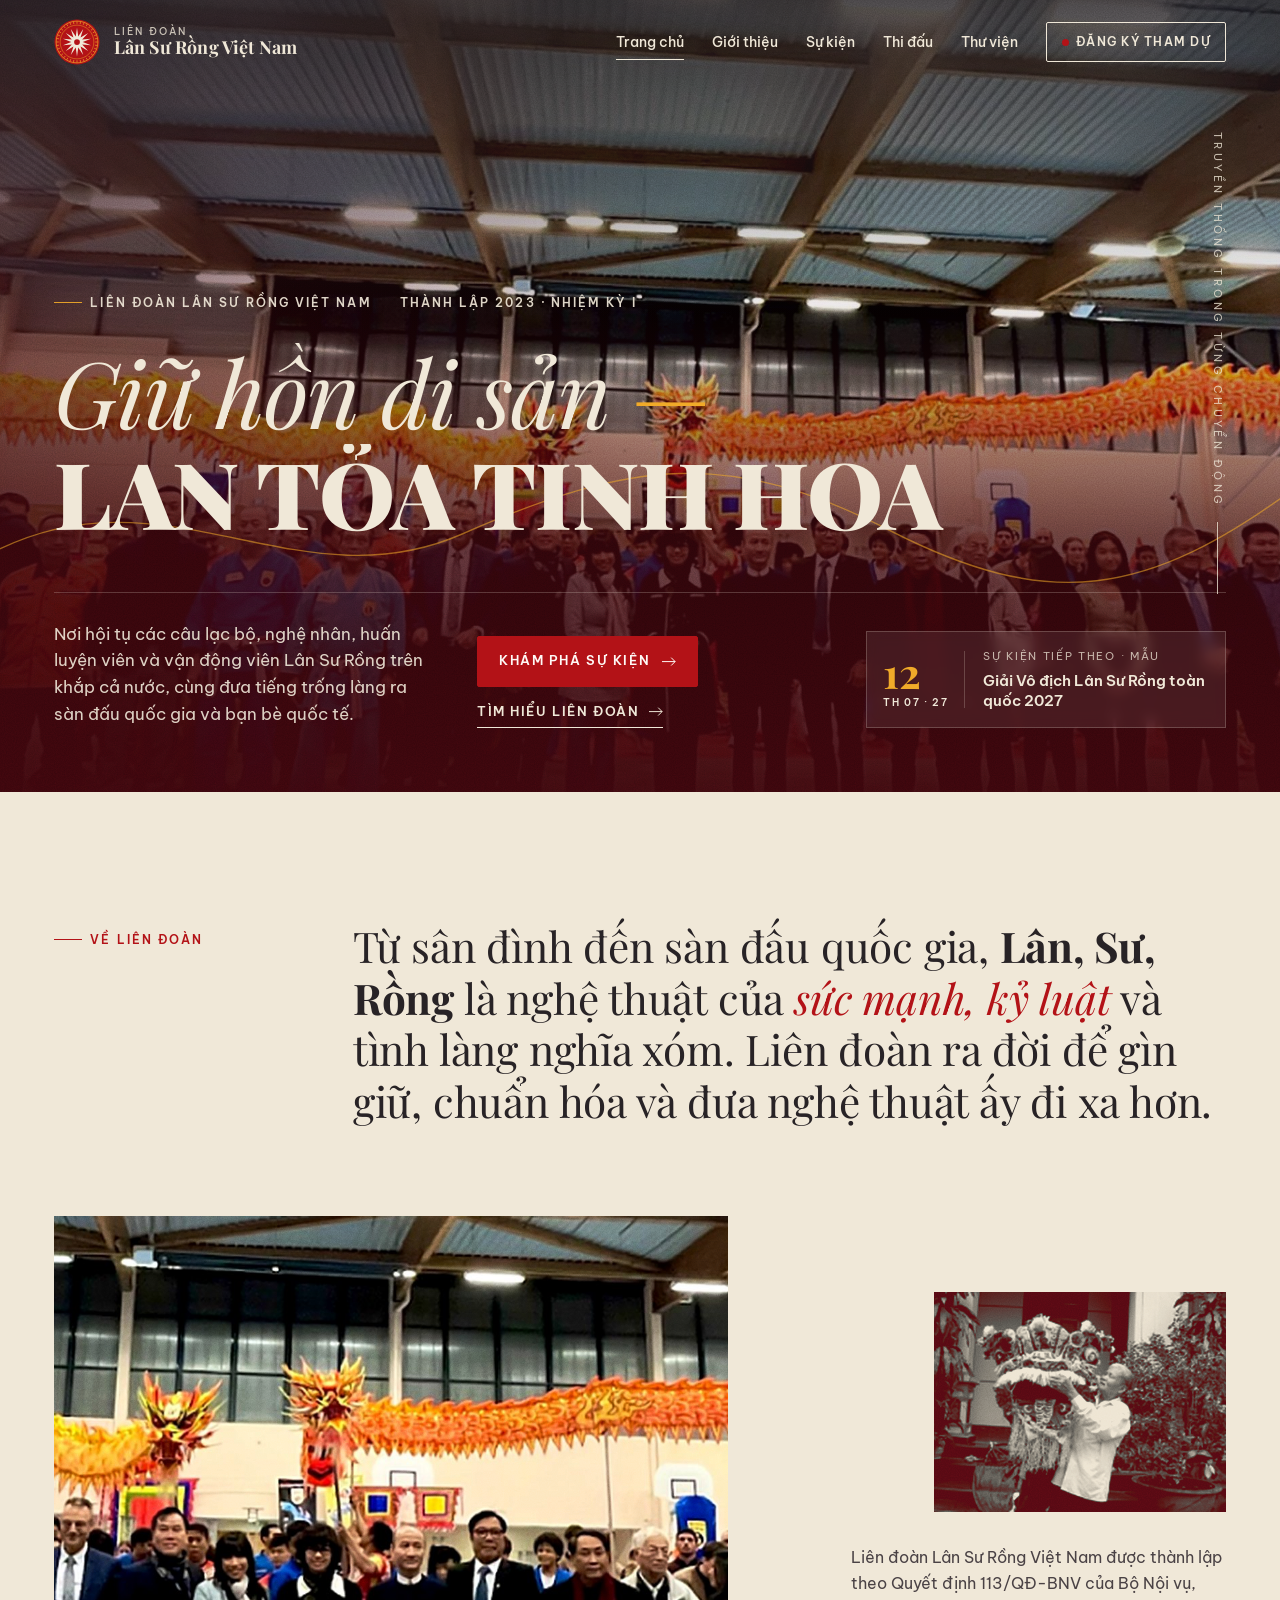
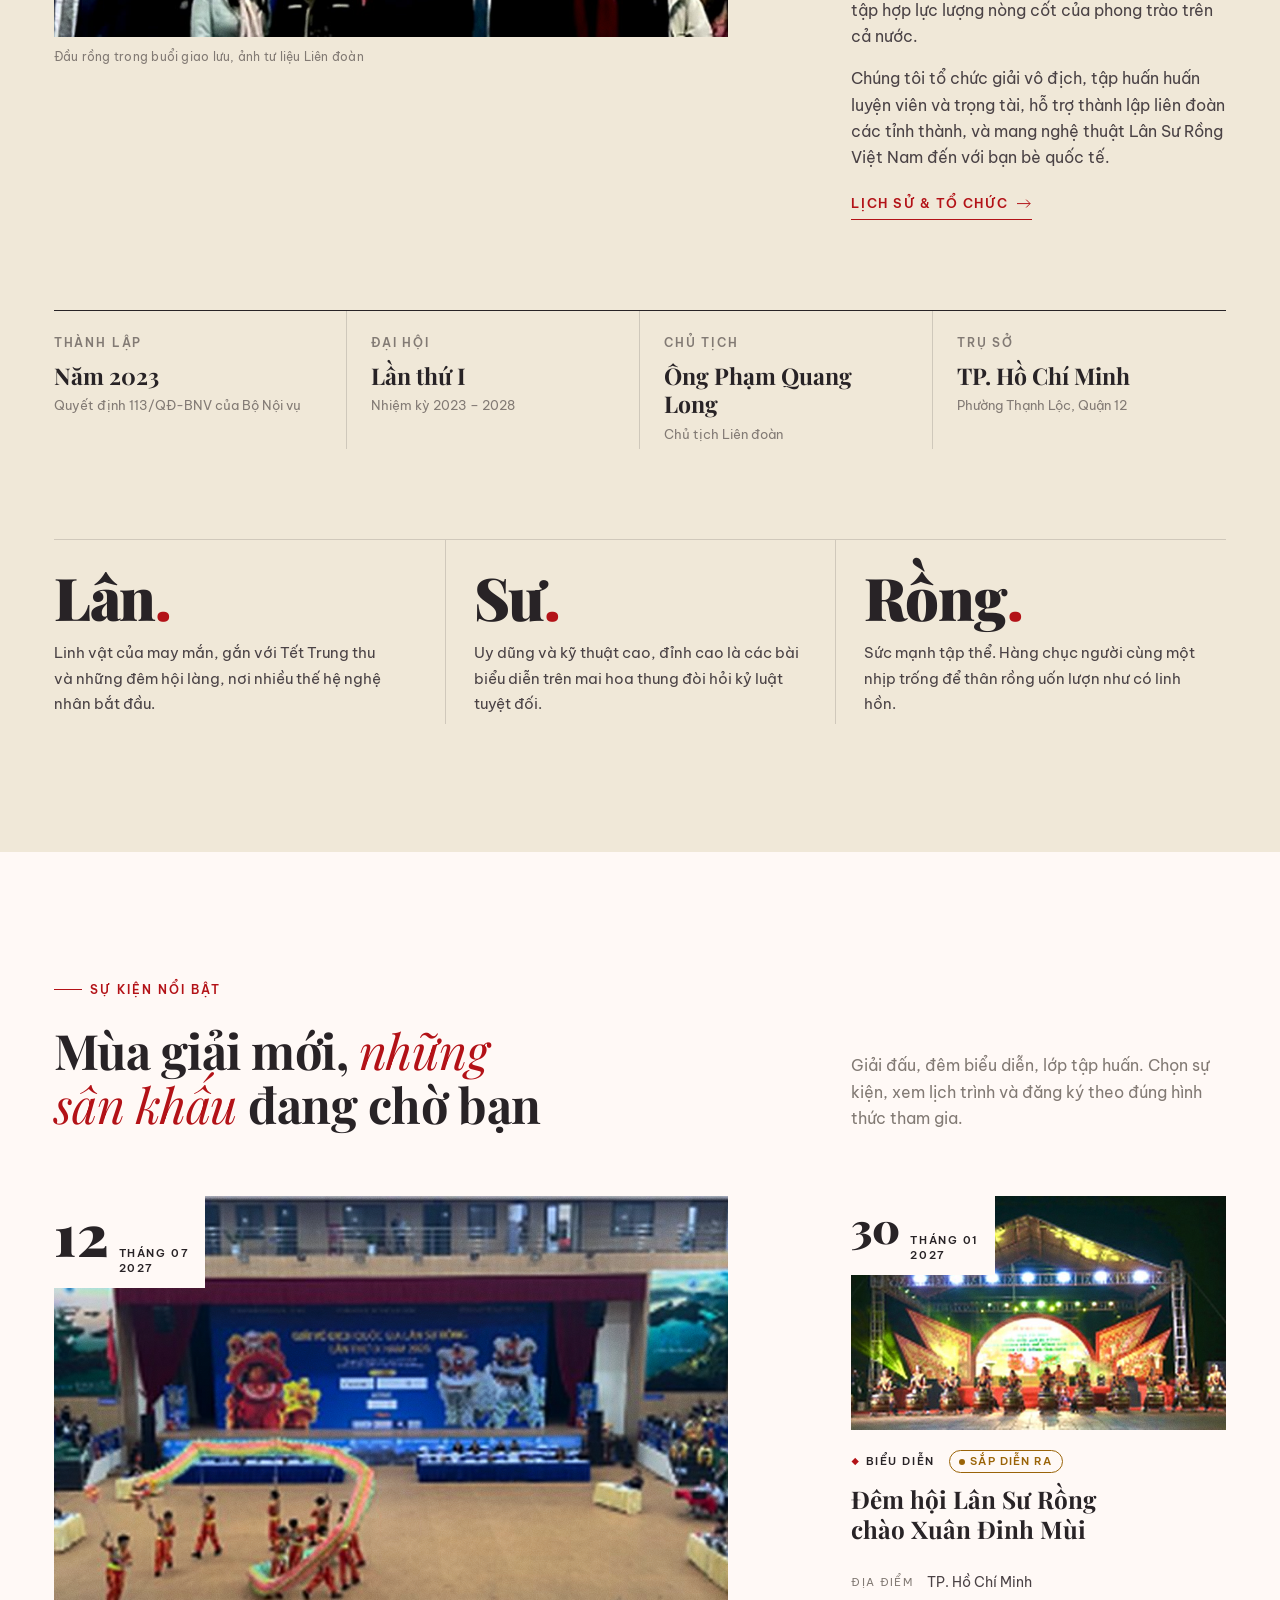
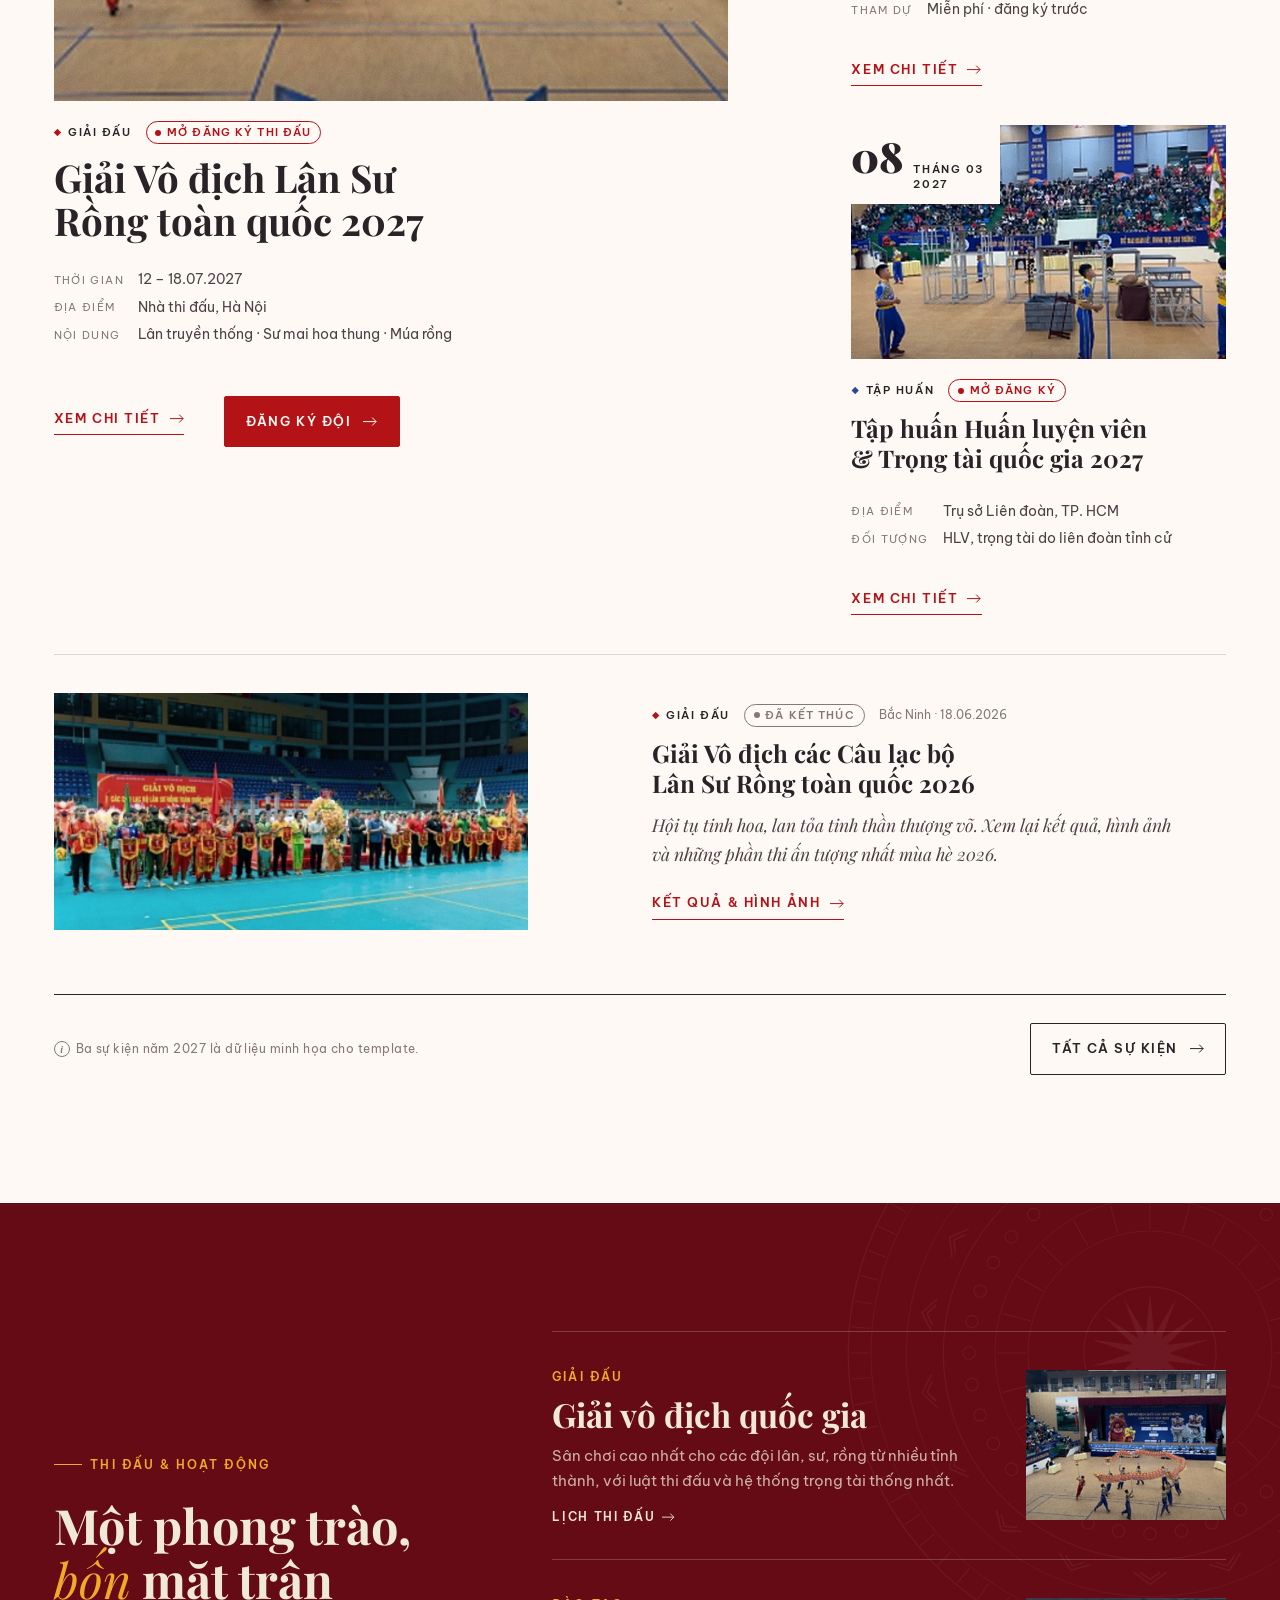
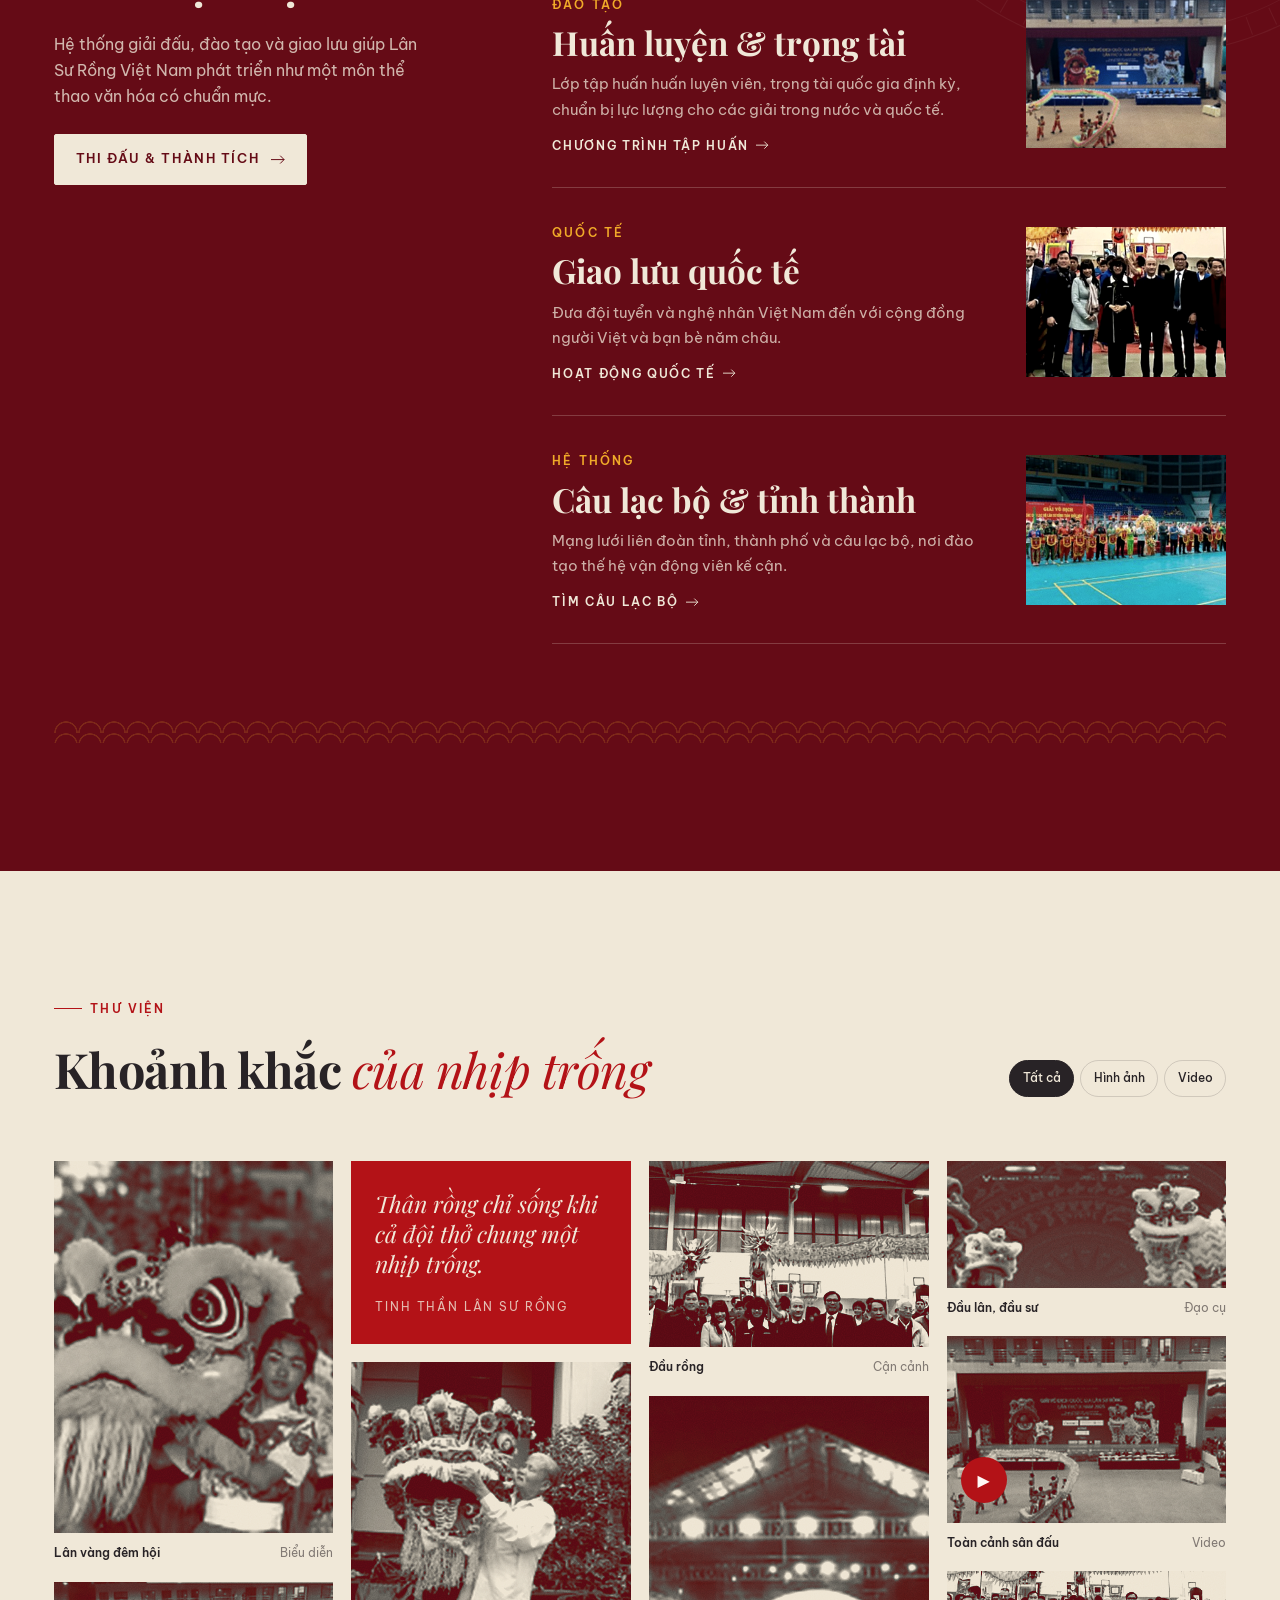
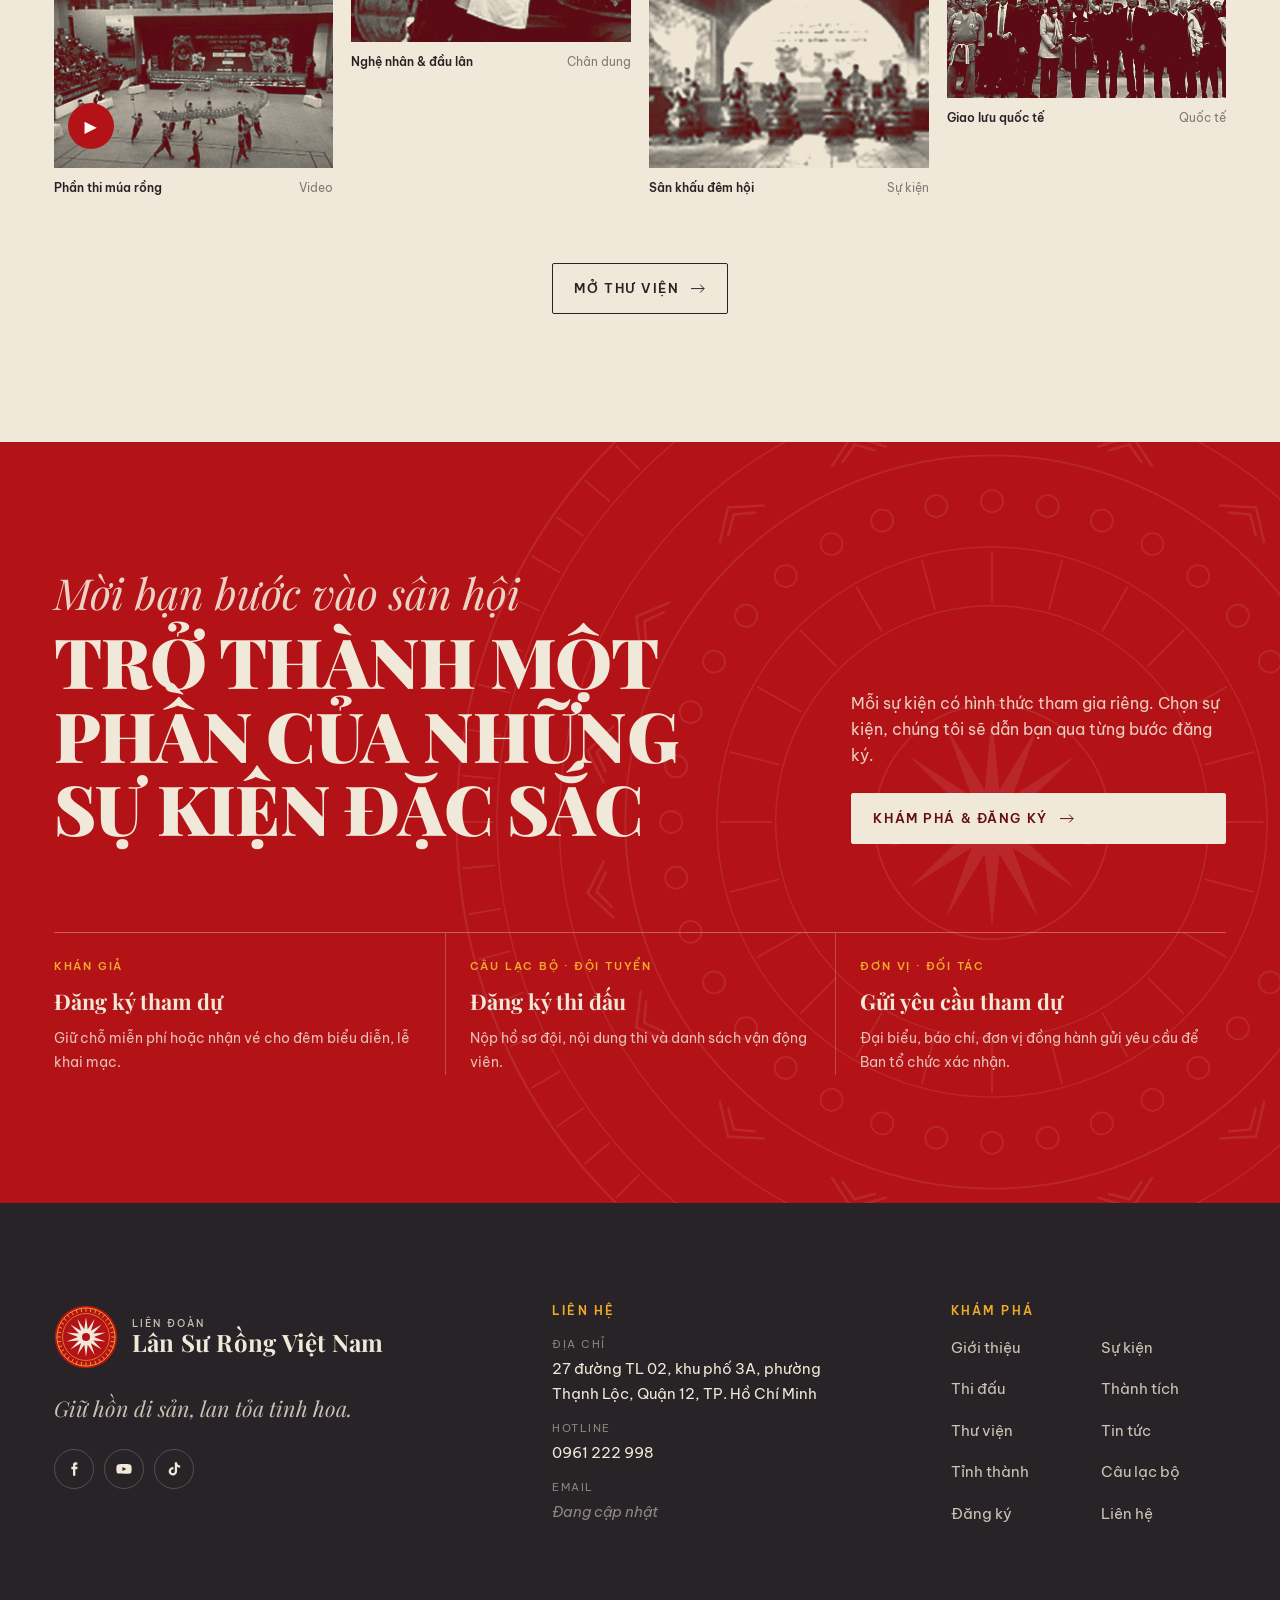
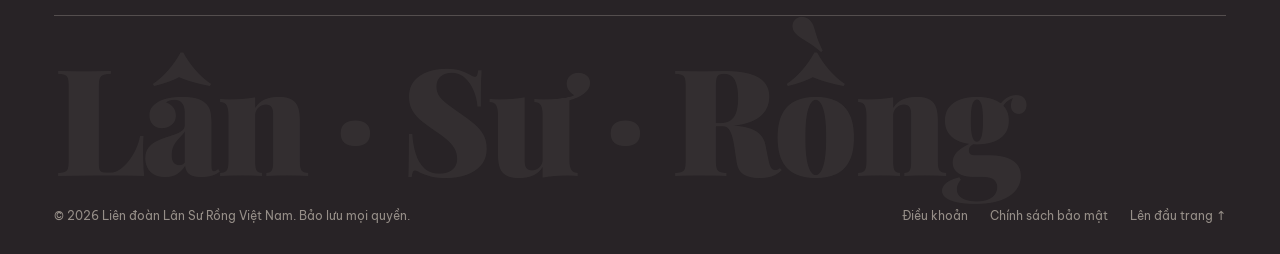
==== v1/index.html @ 263af62e "style: i" ====
<!doctype html>
<html lang="vi">
<head>
<meta charset="utf-8">
<meta name="viewport" content="width=device-width, initial-scale=1, viewport-fit=cover">
<title>Liên đoàn Lân Sư Rồng Việt Nam</title>
<meta name="description" content="Liên đoàn Lân Sư Rồng Việt Nam — sự kiện, giải đấu, thư viện và đăng ký tham dự.">
<link rel="preconnect" href="https://fonts.googleapis.com"><link rel="preconnect" href="https://fonts.gstatic.com" crossorigin><link rel="stylesheet" href="https://fonts.googleapis.com/css2?family=Be+Vietnam+Pro:ital,wght@0,300;0,400;0,500;0,600;0,700;1,400&family=Playfair+Display:ital,wght@0,400;0,700;0,900;1,400;1,700&display=swap">
<style>
/* ==========================================================================
   LĐLSRVN — Design System "Hồn Trống" v0.1
   Layout: editorial 12-col grid, asymmetric spreads, oversized serif display
   over large photography; motifs = vảy rồng (scale arcs), đường chuyển động
   (sinuous line), mặt trống đồng (concentric rings + star) — used sparingly.
   ========================================================================== */
:root {
  /* — Color: identity — */
  --red: #B31217;          /* Đỏ son · CTA, accent */
  --red-d1: #960F13;       /* hover */
  --wine: #650B16;         /* depth sections */
  --wine-d: #4A0810;
  --beige: #F0E8D8;        /* Trắng ngà · main ground */
  --beige-d1: #CAC3B5;     /* hairlines on beige */
  --warm: #FFF9F6;         /* Warm white · surfaces */
  --ink: #282326;          /* Charcoal · type */
  --muted: #827A74;        /* secondary type */
  --gold: #F0AA29;         /* Vàng nghệ · rare highlight */
  --lam: #2F4593;          /* Xanh lam · category: tập huấn/hội nghị */
  --line: rgba(40, 35, 38, .16);
  --line-inv: rgba(240, 232, 216, .22);

  /* — Type — */
  --f-display: "Playfair Display", "Cormorant Garamond", Georgia, "Times New Roman", serif;
  --f-body: "Be Vietnam Pro", "Inter", "Segoe UI", system-ui, sans-serif;
  --t-mega: clamp(3rem, 8.4vw, 8.6rem);
  --t-h1: clamp(2.4rem, 5.4vw, 5rem);
  --t-h2: clamp(2rem, 3.8vw, 3.5rem);
  --t-h3: clamp(1.35rem, 1.9vw, 1.75rem);
  --t-lead: clamp(1.05rem, 1.3vw, 1.25rem);
  --t-body: 1rem;
  --t-small: .875rem;
  --t-label: .72rem;

  /* — Space & layout — */
  --gut: clamp(16px, 4.2vw, 64px);
  --max: 1400px;
  --sec: clamp(72px, 10vw, 152px);
  --radius: 2px;
  --ease: cubic-bezier(.2, .7, .1, 1);
  --header-h: 84px;
  color-scheme: light;
}

/* ---------- base ---------- */
*, *::before, *::after { box-sizing: border-box; }
html { scroll-behavior: smooth; -webkit-text-size-adjust: 100%; }
body {
  margin: 0;
  background: var(--beige);
  color: var(--ink);
  font-family: var(--f-body);
  font-size: var(--t-body);
  line-height: 1.65;
  -webkit-font-smoothing: antialiased;
  text-rendering: optimizeLegibility;
  overflow-x: hidden;
}
img { max-width: 100%; display: block; }
a { color: inherit; text-decoration: none; }
button { font: inherit; color: inherit; }
:focus-visible { outline: 2px solid var(--red); outline-offset: 3px; }
h1, h2, h3, h4 { font-family: var(--f-display); font-weight: 700; line-height: 1.12; margin: 0; text-wrap: balance; }
p { margin: 0; }
.wrap {
  width: 100%;
  max-width: var(--max);
  margin-inline: auto;
  padding-left: max(var(--gut), env(safe-area-inset-left, 0px));
  padding-right: max(var(--gut), env(safe-area-inset-right, 0px));
}
.sr-only { position: absolute; width: 1px; height: 1px; overflow: hidden; clip: rect(0 0 0 0); white-space: nowrap; }

/* labels / eyebrows */
.eyebrow {
  font-family: var(--f-body);
  font-size: var(--t-label);
  font-weight: 600;
  letter-spacing: .18em;
  text-transform: uppercase;
  display: inline-flex; align-items: center; gap: .75em;
}
.eyebrow::before { content: ""; width: 28px; height: 1px; background: currentColor; }
.eyebrow--plain::before { display: none; }

/* buttons */
.btn {
  --bg: var(--red); --fg: var(--warm);
  display: inline-flex; align-items: center; gap: .9em;
  padding: 1.05em 1.6em;
  background: var(--bg); color: var(--fg);
  font-size: .82rem; font-weight: 600; letter-spacing: .12em; text-transform: uppercase;
  border: 1px solid var(--bg); border-radius: var(--radius);
  cursor: pointer;
  transition: background .3s var(--ease), color .3s var(--ease), border-color .3s var(--ease);
  white-space: nowrap;
}
.btn:hover { --bg: var(--red-d1); }
.btn .arr { transition: transform .35s var(--ease); }
.btn:hover .arr, .link-arrow:hover .arr { transform: translateX(5px); }
.btn--light { --bg: var(--beige); --fg: var(--wine); }
.btn--light:hover { --bg: var(--warm); }
.btn--ghost { background: transparent; color: currentColor; border-color: currentColor; }
.btn--ghost:hover { background: var(--ink); color: var(--warm); border-color: var(--ink); }
.link-arrow {
  display: inline-flex; align-items: center; gap: .7em;
  font-size: .82rem; font-weight: 600; letter-spacing: .12em; text-transform: uppercase;
  padding-bottom: .35em; border-bottom: 1px solid currentColor;
}
.arr { display: inline-block; width: 1.1em; height: .7em; }

/* status chips */
.status {
  display: inline-flex; align-items: center; gap: .5em;
  font-size: .7rem; font-weight: 600; letter-spacing: .1em; text-transform: uppercase;
  padding: .45em .8em; border: 1px solid currentColor; border-radius: 99px; line-height: 1;
}
.status::before { content: ""; width: 6px; height: 6px; border-radius: 50%; background: currentColor; }
.status--open { color: var(--red); }
.status--soon { color: #9A6408; }
.status--done { color: var(--muted); }
.status--open::before { animation: pulse 1.8s ease-in-out infinite; }
@keyframes pulse { 50% { opacity: .25; } }

/* image treatment: editorial grain + optional duotone */
.ph { position: relative; overflow: hidden; background: var(--wine); isolation: isolate; margin: 0; }
.ph img { width: 100%; height: 100%; object-fit: cover; transition: transform 1.2s var(--ease), filter .6s var(--ease); }
.ph::after { /* film grain */
  content: ""; position: absolute; inset: 0; pointer-events: none; z-index: 2; opacity: .22; mix-blend-mode: overlay;
  background-image: url("data:image/svg+xml,%3Csvg xmlns='http://www.w3.org/2000/svg' width='160' height='160'%3E%3Cfilter id='n'%3E%3CfeTurbulence type='fractalNoise' baseFrequency='.9' numOctaves='2' stitchTiles='stitch'/%3E%3CfeColorMatrix values='0 0 0 0 0 0 0 0 0 0 0 0 0 0 0 0 0 0 .9 0'/%3E%3C/filter%3E%3Crect width='100%25' height='100%25' filter='url(%23n)'/%3E%3C/svg%3E");
}
.duo { background: var(--beige); }
.duo img { filter: grayscale(1) contrast(1.15) brightness(1.05); mix-blend-mode: multiply; }
.duo::before { content: ""; position: absolute; inset: 0; z-index: 1; background: var(--wine); mix-blend-mode: lighten; transition: opacity .6s var(--ease); pointer-events: none; }

/* motif: dragon scale band */
.scales {
  height: 22px; width: 100%;
  background-image: radial-gradient(circle at 50% 100%, transparent 10px, currentColor 10.5px, currentColor 11.5px, transparent 12px);
  background-size: 24px 12px;
  opacity: .35;
}

/* ==========================================================================
   HEADER
   ========================================================================== */
body::before { content: ""; position: fixed; inset: 0 0 auto; height: env(safe-area-inset-top, 0px); z-index: 60; background: var(--ink); }
.site-header {
  position: fixed; top: env(safe-area-inset-top, 0px); left: 0; right: 0; z-index: 50;
  color: var(--beige);
  transition: background .4s var(--ease), color .4s var(--ease), box-shadow .4s var(--ease), transform .4s var(--ease);
}
.site-header .wrap { display: flex; align-items: center; gap: 32px; height: var(--header-h); }
.site-header.is-solid {
  background: rgba(255, 249, 246, .94);
  -webkit-backdrop-filter: saturate(1.4) blur(10px); backdrop-filter: saturate(1.4) blur(10px);
  color: var(--ink);
  box-shadow: 0 1px 0 var(--line);
}
.brand { display: flex; align-items: center; gap: 14px; flex-shrink: 0; }
.brand svg { width: 46px; height: 46px; flex-shrink: 0; }
.brand-name { display: flex; flex-direction: column; line-height: 1.15; }
.brand-name small { font-size: .62rem; letter-spacing: .22em; text-transform: uppercase; opacity: .8; font-weight: 500; }
.brand-name strong { font-family: var(--f-display); font-size: 1.12rem; font-weight: 700; letter-spacing: .01em; }
.nav { margin-left: auto; display: flex; align-items: center; gap: clamp(18px, 2.2vw, 34px); }
.nav a.nav-link {
  position: relative; font-size: .86rem; font-weight: 500; padding: .5em 0;
}
.nav a.nav-link::after {
  content: ""; position: absolute; left: 0; right: 0; bottom: 0; height: 1px; background: currentColor;
  transform: scaleX(0); transform-origin: right; transition: transform .45s var(--ease);
}
.nav a.nav-link:hover::after, .nav a.nav-link[aria-current="page"]::after { transform: scaleX(1); transform-origin: left; }
.nav-cta {
  display: inline-flex; align-items: center; gap: .6em;
  padding: .7em 1.15em; border: 1px solid currentColor; border-radius: var(--radius);
  font-size: .78rem; font-weight: 600; letter-spacing: .1em; text-transform: uppercase;
  transition: background .3s, color .3s, border-color .3s;
}
.nav-cta i { width: 7px; height: 7px; background: var(--red); border-radius: 50%; display: inline-block; }
.site-header:not(.is-solid) .nav-cta:hover { background: var(--beige); color: var(--wine); border-color: var(--beige); }
.site-header.is-solid .nav-cta { background: var(--red); border-color: var(--red); color: var(--warm); }
.site-header.is-solid .nav-cta i { background: var(--gold); }
.site-header.is-solid .nav-cta:hover { background: var(--red-d1); }
.menu-btn { display: none; margin-left: auto; background: none; border: 0; padding: 10px; cursor: pointer; }
.menu-btn span { display: block; width: 26px; height: 1.5px; background: currentColor; margin: 6px 0; transition: transform .35s var(--ease), opacity .2s; }

/* ==========================================================================
   HERO — magazine cover
   ========================================================================== */
.hero {
  position: relative; color: var(--beige); background: var(--wine-d);
  min-height: min(88vh, 860px);
  display: flex; flex-direction: column; justify-content: flex-end;
  overflow: hidden;
}
.hero-media { position: absolute; inset: 0; margin: 0; }
.hero-media img { width: 100%; height: 100%; object-fit: cover; object-position: 50% 38%; transform: scale(1.06); animation: heroIn 2.4s var(--ease) both; }
@keyframes heroIn { from { transform: scale(1.14); } to { transform: scale(1.06); } }
.hero-media::before { /* cinematic grade */
  content: ""; position: absolute; inset: 0; z-index: 1;
  background:
    linear-gradient(180deg, rgba(40,35,38,.78) 0%, rgba(40,35,38,.25) 26%, rgba(40,35,38,0) 40%),
    linear-gradient(0deg, rgba(74,8,16,.96) 0%, rgba(74,8,16,.72) 32%, rgba(74,8,16,.0) 64%),
    linear-gradient(90deg, rgba(74,8,16,.55) 0%, rgba(74,8,16,0) 55%);
}
.hero-media::after { opacity: .28; }
.hero-inner { position: relative; z-index: 3; padding-top: calc(var(--header-h) + 64px); padding-bottom: clamp(36px, 5vw, 64px); }
.hero-kicker { display: flex; flex-wrap: wrap; gap: 10px 28px; align-items: center; margin-bottom: clamp(18px, 2.4vw, 32px); color: var(--beige); opacity: .92; }
.hero-kicker .eyebrow::before { background: var(--gold); }
.hero-title { font-size: clamp(2.7rem, 7.2vw, 7.4rem); line-height: 1.04; letter-spacing: -.015em; font-weight: 400; }
.hero-title .l1 { display: block; font-style: italic; font-weight: 400; }
.hero-title .l2 { display: block; font-weight: 900; text-transform: uppercase; letter-spacing: -.01em; }
.hero-title .dash { color: var(--gold); font-style: normal; }
.hero-title .line { display: block; overflow: hidden; padding-bottom: .06em; }
.hero-title .line > span { display: block; animation: riseIn 1.1s var(--ease) both; }
.hero-title .line:nth-child(2) > span { animation-delay: .12s; }
@keyframes riseIn { from { transform: translateY(105%); } }
.hero-foot {
  display: grid; grid-template-columns: minmax(0, 1.1fr) minmax(0, 1fr) auto; gap: 32px 48px; align-items: end;
  margin-top: clamp(28px, 3.6vw, 48px); padding-top: 28px; border-top: 1px solid var(--line-inv);
}
.hero-lead { font-size: var(--t-lead); line-height: 1.6; max-width: 44ch; color: rgba(240,232,216,.9); }
.hero-ctas { display: flex; flex-wrap: wrap; gap: 14px 26px; align-items: center; }
.hero-ctas .link-arrow { color: var(--beige); }
.hero-next {
  display: grid; grid-template-columns: auto 1fr; gap: 6px 18px; align-items: center;
  padding: 16px 18px 16px 16px; background: rgba(255,249,246,.08); border: 1px solid var(--line-inv);
  -webkit-backdrop-filter: blur(6px); backdrop-filter: blur(6px); max-width: 360px; transition: background .3s;
}
.hero-next:hover { background: rgba(255,249,246,.14); }
.hero-next .d { grid-row: span 2; font-family: var(--f-display); font-size: 2.6rem; line-height: 1; font-weight: 700; color: var(--gold); padding-right: 16px; border-right: 1px solid var(--line-inv); }
.hero-next .d small { display: block; font-family: var(--f-body); font-size: .62rem; letter-spacing: .16em; color: var(--beige); margin-top: 6px; font-weight: 600; }
.hero-next .k { font-size: .66rem; letter-spacing: .16em; text-transform: uppercase; opacity: .75; }
.hero-next .t { font-size: .92rem; font-weight: 600; line-height: 1.35; }
.hero-vert {
  position: absolute; z-index: 3; right: max(var(--gut), env(safe-area-inset-right, 0px)); top: calc(var(--header-h) + 48px);
  writing-mode: vertical-rl; font-size: .68rem; letter-spacing: .32em; text-transform: uppercase; opacity: .78;
  display: flex; align-items: center; gap: 14px;
}
.hero-vert::after { content: ""; width: 1px; height: 72px; background: currentColor; }
.hero-line { position: absolute; z-index: 2; left: 0; right: 0; bottom: 22%; width: 100%; height: 180px; pointer-events: none; opacity: .55; }
.hero-line path { stroke-dasharray: 2400; stroke-dashoffset: 2400; animation: draw 3.2s .5s var(--ease) forwards; }
@keyframes draw { to { stroke-dashoffset: 0; } }

/* ==========================================================================
   SECTION SHELL
   ========================================================================== */
.sec { padding-block: var(--sec); position: relative; }
.sec-head { display: grid; grid-template-columns: repeat(12, minmax(0, 1fr)); gap: 24px; align-items: end; margin-bottom: clamp(40px, 5vw, 72px); }
.sec-head .eyebrow { grid-column: 1 / -1; color: var(--red); }
.sec-head h2 { grid-column: 1 / span 7; font-size: var(--t-h2); font-weight: 700; letter-spacing: -.01em; }
.sec-head h2 em { font-weight: 400; color: var(--red); }
.sec-head .sec-aside { grid-column: 9 / -1; color: var(--muted); max-width: 42ch; justify-self: end; }

/* ==========================================================================
   INTRO — editorial spread
   ========================================================================== */
.intro { background: var(--beige); overflow: hidden; }
.intro-grid { display: grid; grid-template-columns: repeat(12, minmax(0, 1fr)); gap: 24px; align-items: start; }
.intro-label { padding-top: .9em; }
.intro-label { grid-column: 1 / span 3; color: var(--red); }
.intro-statement { grid-column: 4 / -1; font-family: var(--f-display); font-size: clamp(1.7rem, 3.3vw, 3.05rem); line-height: 1.22; font-weight: 400; letter-spacing: -.005em; }
.intro-statement b { font-weight: 700; }
.intro-statement em { color: var(--red); }
.intro-spread { display: grid; grid-template-columns: repeat(12, minmax(0, 1fr)); gap: 24px; margin-top: clamp(56px, 7vw, 104px); align-items: start; }
.intro-img-main { grid-column: 1 / span 7; aspect-ratio: 16 / 10; }
.intro-img-main figcaption, .cap { font-size: .74rem; color: var(--muted); margin-top: 10px; letter-spacing: .02em; }
.intro-side { grid-column: 9 / -1; display: flex; flex-direction: column; gap: 32px; padding-top: clamp(0px, 6vw, 96px); }
.intro-img-inset { width: 78%; aspect-ratio: 4 / 3; align-self: flex-end; }
.intro-body { color: #4a4245; max-width: 46ch; }
.intro-body p + p { margin-top: 1em; }
.facts { display: grid; grid-template-columns: repeat(4, minmax(0, 1fr)); margin-top: clamp(56px, 7vw, 104px); border-top: 1px solid var(--ink); }
.fact { padding: 22px 24px 4px 0; border-right: 1px solid var(--line); }
.fact + .fact { padding-left: 24px; }
.fact:last-child { border-right: 0; }
.fact dt { font-size: var(--t-label); letter-spacing: .16em; text-transform: uppercase; color: var(--muted); font-weight: 600; }
.fact dd { margin: 10px 0 0; font-family: var(--f-display); font-size: clamp(1.25rem, 1.8vw, 1.6rem); line-height: 1.25; font-weight: 700; }
.fact dd small { display: block; font-family: var(--f-body); font-size: .82rem; font-weight: 400; color: var(--muted); margin-top: 6px; line-height: 1.5; }
.arts { display: grid; grid-template-columns: repeat(3, minmax(0, 1fr)); margin-top: clamp(56px, 7vw, 96px); gap: 0; }
.art { padding: 28px 28px 8px 0; border-top: 1px solid var(--line); position: relative; }
.art + .art { padding-left: 28px; border-left: 1px solid var(--line); }
.art h3 { font-size: clamp(2.6rem, 4.6vw, 4.2rem); font-weight: 900; letter-spacing: -.02em; line-height: 1; color: var(--ink); }
.art h3 span { color: var(--red); }
.art p { margin-top: 14px; color: #4a4245; font-size: .95rem; max-width: 34ch; }

/* ==========================================================================
   FEATURED EVENTS — asymmetric editorial grid
   ========================================================================== */
.events { background: var(--warm); }
.ev-grid { display: grid; grid-template-columns: repeat(12, minmax(0, 1fr)); gap: clamp(28px, 3vw, 48px) 24px; }
.ev { display: flex; flex-direction: column; position: relative; }
.ev-media { position: relative; display: block; }
.ev-media .ph { aspect-ratio: 4 / 3; }
.ev:hover .ph img { transform: scale(1.04); }
.ev-date {
  position: absolute; z-index: 3; left: 0; top: 0;
  background: var(--warm); color: var(--ink);
  padding: 12px 16px 12px 0; display: flex; align-items: baseline; gap: 10px;
}
.ev-date b { font-family: var(--f-display); font-size: 2.6rem; line-height: .9; font-weight: 900; }
.ev-date span { font-size: .7rem; letter-spacing: .14em; text-transform: uppercase; font-weight: 600; line-height: 1.35; }
.ev-body { padding-top: 20px; display: flex; flex-direction: column; gap: 12px; flex: 1; }
.ev-meta { display: flex; flex-wrap: wrap; gap: 8px 14px; align-items: center; font-size: .78rem; color: var(--muted); }
.ev-type { font-weight: 600; letter-spacing: .14em; text-transform: uppercase; font-size: .7rem; color: var(--ink); }
.ev-type::before { content: "◆"; color: var(--red); margin-right: .55em; font-size: .6rem; vertical-align: 1px; }
.ev-type--lam::before { color: var(--lam); }
.ev-title { font-size: var(--t-h3); font-weight: 700; line-height: 1.22; }
.ev-title a { background: linear-gradient(currentColor, currentColor) 0 100% / 0 1px no-repeat; transition: background-size .5s var(--ease); }
.ev:hover .ev-title a { background-size: 100% 1px; }
.ev-info { display: grid; grid-template-columns: auto 1fr; gap: 4px 14px; font-size: .88rem; color: #4a4245; }
.ev-info dt { color: var(--muted); font-size: .7rem; letter-spacing: .12em; text-transform: uppercase; padding-top: .25em; }
.ev-info dd { margin: 0; }
.ev-foot { margin-top: auto; padding-top: 12px; display: flex; justify-content: space-between; align-items: center; gap: 12px; flex-wrap: wrap; }
.ev-foot .link-arrow { color: var(--red); }

.ev--feature { grid-column: 1 / span 7; grid-row: span 2; }
.ev--feature .ph { aspect-ratio: 4 / 3; }
.ev--feature .ev-foot { margin-top: 12px; justify-content: flex-start; gap: 20px 40px; }
.ev--feature .ev-title { font-size: clamp(1.8rem, 3vw, 2.75rem); line-height: 1.12; }
.ev--feature .ev-date b { font-size: 3.6rem; }
.ev--side { grid-column: 9 / -1; }
.ev--side .ph { aspect-ratio: 16 / 10; }
.ev--wide {
  grid-column: 1 / -1; display: grid; grid-template-columns: repeat(12, minmax(0, 1fr)); gap: 24px;
  padding-top: clamp(28px, 3vw, 48px); border-top: 1px solid var(--line); align-items: center;
}
.ev--wide .ev-media { grid-column: 1 / span 5; }
.ev--wide .ph { aspect-ratio: 2 / 1; }
.ev--wide .ev-body { grid-column: 7 / -1; padding-top: 0; }
.ev--wide .ev-recap { font-family: var(--f-display); font-style: italic; font-size: 1.1rem; color: #4a4245; max-width: 52ch; }
.ev--done .ph img { filter: saturate(.75); }
.events-more { display: flex; justify-content: space-between; align-items: center; gap: 24px; flex-wrap: wrap; margin-top: clamp(48px, 5vw, 80px); padding-top: 28px; border-top: 1px solid var(--ink); }
.events-more p { color: var(--muted); font-size: .9rem; }
.sample-note { display: inline-flex; gap: .5em; align-items: center; font-size: .72rem; color: var(--muted); letter-spacing: .04em; }
.sample-note::before { content: "i"; display: inline-grid; place-items: center; width: 16px; height: 16px; border: 1px solid currentColor; border-radius: 50%; font-size: .62rem; font-weight: 700; font-style: italic; font-family: Georgia, serif; }

/* ==========================================================================
   COMPETITION & ACTIVITIES — dark wine chapter
   ========================================================================== */
.arena { background: var(--wine); color: var(--beige); overflow: hidden; }
.arena .eyebrow { color: var(--gold); }
.arena-grid { display: grid; grid-template-columns: repeat(12, minmax(0, 1fr)); gap: 24px; }
.arena-intro { grid-column: 1 / span 4; position: relative; }
.arena-intro .sticky { position: sticky; top: calc(var(--header-h) + 40px); display: flex; flex-direction: column; gap: 24px; }
.arena-intro h2 { font-size: var(--t-h2); }
.arena-intro h2 em { font-weight: 400; color: var(--gold); }
.arena-intro p { color: rgba(240,232,216,.78); max-width: 36ch; }
.arena-intro .btn { align-self: flex-start; }
.arena-list { grid-column: 6 / -1; list-style: none; margin: 0; padding: 0; border-top: 1px solid var(--line-inv); }
.act { border-bottom: 1px solid var(--line-inv); }
.act a { display: grid; grid-template-columns: minmax(0, 1fr) 200px; gap: 28px; padding: 30px 0; align-items: center; }
.act-k { font-size: var(--t-label); letter-spacing: .18em; text-transform: uppercase; color: var(--gold); font-weight: 600; }
.act h3 { font-size: clamp(1.6rem, 2.6vw, 2.35rem); font-weight: 700; margin-top: 8px; transition: transform .5s var(--ease); }
.act p { margin-top: 10px; color: rgba(240,232,216,.75); font-size: .95rem; max-width: 46ch; }
.act .ph { aspect-ratio: 4 / 3; background: var(--wine-d); }
.act .ph img { filter: grayscale(.35) contrast(1.05); }
.act a:hover h3 { transform: translateX(10px); }
.act a:hover .ph img { filter: none; transform: scale(1.06); }
.act-more { display: inline-flex; margin-top: 14px; font-size: .74rem; letter-spacing: .14em; text-transform: uppercase; font-weight: 600; color: var(--beige); gap: .6em; align-items: center; }
.arena-drum { position: absolute; right: -180px; top: -160px; width: 620px; height: 620px; color: var(--beige); opacity: .06; pointer-events: none; }
.arena .scales { color: var(--gold); opacity: .18; margin-top: clamp(56px, 6vw, 88px); }

/* ==========================================================================
   GALLERY — masonry, duotone at rest, colour on hover
   ========================================================================== */
.gallery { background: var(--beige); }
.gal-tabs { display: flex; gap: 6px; flex-wrap: wrap; grid-column: 9 / -1; justify-self: end; }
.gal-tab { background: none; border: 1px solid var(--line); padding: .55em 1em; font-size: .78rem; font-weight: 500; cursor: pointer; border-radius: 99px; transition: all .25s; }
.gal-tab[aria-pressed="true"] { background: var(--ink); color: var(--beige); border-color: var(--ink); }
.masonry { columns: 4 240px; column-gap: 18px; }
.tile { break-inside: avoid; margin: 0 0 18px; display: block; position: relative; cursor: zoom-in; }
.tile .ph { width: 100%; }
.tile .ph img { height: auto; }
.tile.r-tall .ph { aspect-ratio: 3 / 4; } .tile.r-tall .ph img { height: 100%; }
.tile.r-sq .ph { aspect-ratio: 1; } .tile.r-sq .ph img { height: 100%; }
.tile.r-wide .ph { aspect-ratio: 3 / 2; } .tile.r-wide .ph img { height: 100%; }
.tile.r-pano .ph { aspect-ratio: 2.2 / 1; } .tile.r-pano .ph img { height: 100%; }
.tile:hover .duo img { filter: none; mix-blend-mode: normal; transform: scale(1.05); }
.tile:hover .duo::before { opacity: 0; }
.tile figcaption { display: flex; justify-content: space-between; gap: 12px; padding-top: 10px; font-size: .78rem; color: var(--muted); }
.tile figcaption b { color: var(--ink); font-weight: 600; }
.tile .play { position: absolute; z-index: 3; left: 14px; bottom: 50px; width: 46px; height: 46px; border-radius: 50%; background: var(--red); color: var(--warm); display: grid; place-items: center; }
.tile-quote { break-inside: avoid; margin: 0 0 18px; padding: 28px 24px; background: var(--red); color: var(--beige); }
.tile-quote p { font-family: var(--f-display); font-style: italic; font-size: 1.45rem; line-height: 1.3; }
.tile-quote span { display: block; margin-top: 18px; font-size: .72rem; letter-spacing: .16em; text-transform: uppercase; opacity: .8; }
.gal-foot { display: flex; justify-content: center; margin-top: clamp(40px, 5vw, 64px); }

/* lightbox */
.lb { position: fixed; inset: 0; z-index: 90; background: rgba(40,35,38,.94); display: grid; place-items: center; padding: max(24px, env(safe-area-inset-top, 0px)) max(16px, env(safe-area-inset-right, 0px)) max(24px, env(safe-area-inset-bottom, 0px)) max(16px, env(safe-area-inset-left, 0px)); }
.lb figure { margin: 0; max-width: min(1100px, 100%); }
.lb img { max-height: 78vh; width: auto; margin-inline: auto; }
.lb figcaption { color: var(--beige); margin-top: 14px; font-size: .9rem; text-align: center; }
.lb button { position: absolute; top: max(16px, env(safe-area-inset-top, 0px)); right: max(16px, env(safe-area-inset-right, 0px)); background: none; border: 1px solid var(--line-inv); color: var(--beige); width: 44px; height: 44px; border-radius: 50%; cursor: pointer; font-size: 1.2rem; }

/* ==========================================================================
   BOOKING CTA
   ========================================================================== */
.cta { background: var(--red); color: var(--beige); position: relative; overflow: hidden; }
.cta-drum { position: absolute; left: 50%; top: 50%; width: 1100px; height: 1100px; transform: translate(-18%, -50%); color: var(--warm); opacity: .09; pointer-events: none; animation: spin 180s linear infinite; }
@keyframes spin { to { transform: translate(-18%, -50%) rotate(360deg); } }
.cta-grid { position: relative; display: grid; grid-template-columns: repeat(12, minmax(0, 1fr)); gap: 24px; align-items: end; }
.cta-title { grid-column: 1 / span 8; font-size: var(--t-h1); font-weight: 900; line-height: 1.06; text-transform: uppercase; letter-spacing: -.01em; }
.cta-title em { font-weight: 400; text-transform: none; font-style: italic; display: block; font-size: .62em; letter-spacing: 0; margin-bottom: .2em; color: var(--beige); opacity: .9; }
.cta-side { grid-column: 9 / -1; display: flex; flex-direction: column; gap: 24px; }
.cta-side p { color: rgba(240,232,216,.88); }
.cta-ways { grid-column: 1 / -1; display: grid; grid-template-columns: repeat(3, minmax(0, 1fr)); margin-top: clamp(48px, 5vw, 80px); border-top: 1px solid rgba(240,232,216,.35); }
.way { padding: 24px 24px 0 0; display: flex; flex-direction: column; gap: 8px; }
.way + .way { padding-left: 24px; border-left: 1px solid rgba(240,232,216,.25); }
.way b { font-family: var(--f-display); font-size: 1.35rem; font-weight: 700; }
.way span { font-size: .9rem; color: rgba(240,232,216,.82); }
.way small { font-size: .7rem; letter-spacing: .16em; text-transform: uppercase; color: var(--gold); font-weight: 600; }

/* ==========================================================================
   FOOTER
   ========================================================================== */
.site-footer { background: var(--ink); color: var(--beige); padding-top: clamp(64px, 8vw, 112px); padding-bottom: max(28px, env(safe-area-inset-bottom, 0px)); position: relative; overflow: hidden; }
.ft-top { display: grid; grid-template-columns: repeat(12, minmax(0, 1fr)); gap: 40px 24px; padding-bottom: clamp(48px, 6vw, 80px); border-bottom: 1px solid var(--line-inv); }
.ft-brand { grid-column: 1 / span 5; display: flex; flex-direction: column; gap: 22px; }
.ft-brand .brand svg { width: 64px; height: 64px; }
.ft-brand .brand-name strong { font-size: 1.5rem; }
.ft-motto { font-family: var(--f-display); font-style: italic; font-size: 1.35rem; color: rgba(240,232,216,.8); max-width: 32ch; }
.ft-col { display: flex; flex-direction: column; gap: 12px; min-width: 0; }
.ft-col h4 { font-family: var(--f-body); font-size: var(--t-label); letter-spacing: .18em; text-transform: uppercase; color: var(--gold); font-weight: 600; margin-bottom: 6px; }
.ft-col a, .ft-col p { font-size: .92rem; color: rgba(240,232,216,.82); }
.ft-col a:hover { color: var(--warm); }
.ft-contact { grid-column: 6 / span 3; }
.ft-nav { grid-column: 10 / span 3; display: grid; grid-template-columns: 1fr 1fr; gap: 0 24px; }
.ft-nav h4 { grid-column: 1 / -1; }
.ft-nav a { padding: 5px 0; }
.ft-contact dt { font-size: .68rem; letter-spacing: .14em; text-transform: uppercase; color: rgba(240,232,216,.5); }
.ft-contact dd { margin: 2px 0 14px; font-size: .95rem; color: var(--beige); }
.ft-contact dd.tbd { color: rgba(240,232,216,.5); font-style: italic; }
.social { display: flex; gap: 10px; }
.social a { width: 40px; height: 40px; border: 1px solid var(--line-inv); border-radius: 50%; display: grid; place-items: center; transition: background .3s, border-color .3s; }
.social a:hover { background: var(--red); border-color: var(--red); }
.social svg { width: 16px; height: 16px; fill: currentColor; }
.ft-mega { font-family: var(--f-display); font-weight: 900; font-size: clamp(3rem, 11.6vw, 11.5rem); line-height: .9; letter-spacing: -.03em; color: rgba(240,232,216,.06); white-space: nowrap; margin-top: 32px; user-select: none; }
.ft-bottom { display: flex; justify-content: space-between; gap: 12px 32px; flex-wrap: wrap; padding-top: 24px; font-size: .78rem; color: rgba(240,232,216,.55); }
.ft-bottom nav { display: flex; gap: 22px; flex-wrap: wrap; }

/* ==========================================================================
   REVEAL (visible at rest; enhances only when JS adds .js)
   ========================================================================== */
.js .rv { transition: opacity 1s var(--ease), transform 1s var(--ease); }
.js .rv.pre { opacity: 0; transform: translateY(28px); }

/* ==========================================================================
   RESPONSIVE
   ========================================================================== */
@media (max-width: 1180px) {
  .nav { gap: 18px; }
  .brand-name small { display: none; }
  .hero-foot { grid-template-columns: minmax(0, 1fr) minmax(0, 1fr); }
  .hero-next { grid-column: 1 / -1; max-width: 420px; }
  .act a { grid-template-columns: minmax(0, 1fr) 160px; }
}
@media (max-width: 980px) {
  :root { --header-h: 70px; }
  .menu-btn { display: block; }
  .nav {
    position: fixed; inset: 0; z-index: -1; flex-direction: column; align-items: flex-start; justify-content: center; gap: 4px;
    padding: calc(var(--header-h) + 24px) max(var(--gut), env(safe-area-inset-right, 0px)) 40px max(var(--gut), env(safe-area-inset-left, 0px));
    background: var(--wine); color: var(--beige);
    opacity: 0; visibility: hidden; transition: opacity .35s var(--ease), visibility .35s;
  }
  .nav a.nav-link { font-family: var(--f-display); font-size: clamp(2rem, 8vw, 3rem); font-weight: 700; padding: .12em 0; }
  .nav-cta { margin-top: 28px; font-size: .9rem; padding: 1em 1.4em; background: var(--red) !important; border-color: var(--red) !important; color: var(--warm) !important; }
  .menu-open .nav { opacity: 1; visibility: visible; }
  .menu-open .site-header { color: var(--beige); background: transparent; box-shadow: none; -webkit-backdrop-filter: none; backdrop-filter: none; }
  .menu-open .menu-btn span:nth-child(1) { transform: translateY(7.5px) rotate(45deg); }
  .menu-open .menu-btn span:nth-child(2) { opacity: 0; }
  .menu-open .menu-btn span:nth-child(3) { transform: translateY(-7.5px) rotate(-45deg); }
  .menu-open { overflow: hidden; }

  .hero-vert { display: none; }
  .sec-head h2 { grid-column: 1 / -1; }
  .sec-head .sec-aside, .gal-tabs { grid-column: 1 / -1; justify-self: start; }
  .intro-label { grid-column: 1 / -1; }
  .intro-statement { grid-column: 1 / -1; }
  .intro-img-main { grid-column: 1 / -1; }
  .intro-side { grid-column: 1 / -1; display: grid; grid-template-columns: 1fr 1fr; padding-top: 0; align-items: start; }
  .intro-img-inset { width: 100%; }
  .facts { grid-template-columns: 1fr 1fr; }
  .fact:nth-child(2) { border-right: 0; }
  .fact:nth-child(3) { padding-left: 0; }
  .fact:nth-child(n+3) { border-top: 1px solid var(--line); }
  .ev--feature { grid-column: 1 / -1; grid-row: auto; }
  .ev--side { grid-column: span 6; }
  .ev--wide .ev-media { grid-column: 1 / -1; }
  .ev--wide .ev-body { grid-column: 1 / -1; }
  .arena-intro, .arena-list { grid-column: 1 / -1; }
  .arena-intro .sticky { position: static; margin-bottom: 32px; }
  .cta-title, .cta-side { grid-column: 1 / -1; }
  .ft-brand { grid-column: 1 / -1; }
  .ft-contact { grid-column: 1 / span 6; }
  .ft-nav { grid-column: 7 / -1; }
}
@media (max-width: 640px) {
  :root { --header-h: 64px; }
  .brand svg { width: 40px; height: 40px; }
  .brand-name strong { font-size: 1rem; }
  .hero { min-height: min(88vh, 760px); }
  .hero-media img { object-position: 62% 40%; }
  .hero-media::before {
    background:
      linear-gradient(180deg, rgba(40,35,38,.6) 0%, rgba(40,35,38,0) 25%),
      linear-gradient(0deg, rgba(74,8,16,.98) 0%, rgba(74,8,16,.82) 45%, rgba(74,8,16,0) 78%);
  }
  .hero-title { font-size: clamp(2.7rem, 13vw, 3.6rem); }
  .hero-foot { grid-template-columns: 1fr; gap: 24px; }
  .hero-ctas .btn { width: 100%; justify-content: center; }
  .hero-next { max-width: none; }
  .hero-line { bottom: 46%; height: 120px; }
  .intro-side { grid-template-columns: 1fr; }
  .intro-img-inset { width: 82%; }
  .facts { grid-template-columns: 1fr; }
  .fact, .fact + .fact { padding-left: 0; border-right: 0; border-top: 1px solid var(--line); }
  .fact:first-child { border-top: 0; }
  .arts { grid-template-columns: 1fr; }
  .art + .art { padding-left: 0; border-left: 0; }
  .ev--side { grid-column: 1 / -1; }
  .ev--feature .ph { aspect-ratio: 4 / 3; }
  .ev-date b, .ev--feature .ev-date b { font-size: 2.4rem; }
  .act a { grid-template-columns: minmax(0, 1fr) 96px; gap: 16px; padding: 24px 0; }
  .act p { display: none; }
  .masonry { columns: 2; column-gap: 10px; }
  .tile { margin-bottom: 10px; }
  .tile figcaption span { display: none; }
  .tile-quote { padding: 18px 16px; }
  .tile-quote p { font-size: 1.1rem; }
  .cta-ways { grid-template-columns: 1fr; }
  .way, .way + .way { padding: 20px 0; border-left: 0; border-bottom: 1px solid rgba(240,232,216,.25); }
  .cta-side .btn { width: 100%; justify-content: center; }
  .ft-contact, .ft-nav { grid-column: 1 / -1; }
}
@media (prefers-reduced-motion: reduce) {
  *, *::before, *::after { animation-duration: .01ms !important; animation-iteration-count: 1 !important; transition-duration: .01ms !important; scroll-behavior: auto !important; }
  .hero-line path { stroke-dashoffset: 0; }
}

</style>
</head>
<body>
<header class="site-header" id="top">
  <div class="wrap">
    <a class="brand" href="index.html" aria-label="Liên đoàn Lân Sư Rồng Việt Nam — Trang chủ">
      <svg viewBox="-24 -24 48 48" aria-hidden="true"><circle r="23.5" fill="#B31217"/><circle r="21.8" fill="none" stroke="#F0AA29" stroke-width=".7"/><g stroke="#F0AA29" stroke-width=".7"><line x1="19.0" y1="0.0" x2="21.5" y2="0.0"/><line x1="18.7" y1="3.3" x2="21.2" y2="3.7"/><line x1="17.9" y1="6.5" x2="20.2" y2="7.4"/><line x1="16.5" y1="9.5" x2="18.6" y2="10.7"/><line x1="14.6" y1="12.2" x2="16.5" y2="13.8"/><line x1="12.2" y1="14.6" x2="13.8" y2="16.5"/><line x1="9.5" y1="16.5" x2="10.8" y2="18.6"/><line x1="6.5" y1="17.9" x2="7.4" y2="20.2"/><line x1="3.3" y1="18.7" x2="3.7" y2="21.2"/><line x1="0.0" y1="19.0" x2="0.0" y2="21.5"/><line x1="-3.3" y1="18.7" x2="-3.7" y2="21.2"/><line x1="-6.5" y1="17.9" x2="-7.4" y2="20.2"/><line x1="-9.5" y1="16.5" x2="-10.7" y2="18.6"/><line x1="-12.2" y1="14.6" x2="-13.8" y2="16.5"/><line x1="-14.6" y1="12.2" x2="-16.5" y2="13.8"/><line x1="-16.5" y1="9.5" x2="-18.6" y2="10.8"/><line x1="-17.9" y1="6.5" x2="-20.2" y2="7.4"/><line x1="-18.7" y1="3.3" x2="-21.2" y2="3.7"/><line x1="-19.0" y1="0.0" x2="-21.5" y2="0.0"/><line x1="-18.7" y1="-3.3" x2="-21.2" y2="-3.7"/><line x1="-17.9" y1="-6.5" x2="-20.2" y2="-7.4"/><line x1="-16.5" y1="-9.5" x2="-18.6" y2="-10.8"/><line x1="-14.6" y1="-12.2" x2="-16.5" y2="-13.8"/><line x1="-12.2" y1="-14.6" x2="-13.8" y2="-16.5"/><line x1="-9.5" y1="-16.5" x2="-10.8" y2="-18.6"/><line x1="-6.5" y1="-17.9" x2="-7.4" y2="-20.2"/><line x1="-3.3" y1="-18.7" x2="-3.7" y2="-21.2"/><line x1="-0.0" y1="-19.0" x2="-0.0" y2="-21.5"/><line x1="3.3" y1="-18.7" x2="3.7" y2="-21.2"/><line x1="6.5" y1="-17.9" x2="7.4" y2="-20.2"/><line x1="9.5" y1="-16.5" x2="10.7" y2="-18.6"/><line x1="12.2" y1="-14.6" x2="13.8" y2="-16.5"/><line x1="14.6" y1="-12.2" x2="16.5" y2="-13.8"/><line x1="16.5" y1="-9.5" x2="18.6" y2="-10.7"/><line x1="17.9" y1="-6.5" x2="20.2" y2="-7.4"/><line x1="18.7" y1="-3.3" x2="21.2" y2="-3.7"/></g><circle r="17.6" fill="none" stroke="#F0AA29" stroke-width=".5"/><polygon points="0.0,-15.0 1.3,-5.8 6.5,-13.5 3.7,-4.7 11.7,-9.4 5.4,-2.6 14.6,-3.3 6.0,0.0 14.6,3.3 5.4,2.6 11.7,9.4 3.7,4.7 6.5,13.5 1.3,5.8 0.0,15.0 -1.3,5.8 -6.5,13.5 -3.7,4.7 -11.7,9.4 -5.4,2.6 -14.6,3.3 -6.0,0.0 -14.6,-3.3 -5.4,-2.6 -11.7,-9.4 -3.7,-4.7 -6.5,-13.5 -1.3,-5.8" fill="#F0E8D8"/><circle r="3" fill="#B31217"/></svg>
      <span class="brand-name"><small>Liên đoàn</small><strong>Lân Sư Rồng Việt Nam</strong></span>
    </a>
    <nav class="nav" id="nav" aria-label="Điều hướng chính">
      <a class="nav-link" href="index.html" aria-current="page">Trang chủ</a>
      <a class="nav-link" href="#gioi-thieu">Giới thiệu</a>
      <a class="nav-link" href="#su-kien">Sự kiện</a>
      <a class="nav-link" href="#thi-dau">Thi đấu</a>
      <a class="nav-link" href="#thu-vien">Thư viện</a>
      <a class="nav-cta" href="#dang-ky"><i></i>Đăng ký tham dự</a>
    </nav>
    <button class="menu-btn" id="menuBtn" aria-label="Mở menu" aria-expanded="false" aria-controls="nav"><span></span><span></span><span></span></button>
  </div>
</header>

<main>
<!-- ============ HERO ============ -->
<section class="hero" aria-label="Giới thiệu chính">
  <figure class="hero-media ph">
    <img src="[data-uri]" alt="Hai con rồng vàng dài vươn ngang nhà thi đấu trong buổi giao lưu Lân Sư Rồng" fetchpriority="high">
  </figure>
  <svg class="hero-line" viewBox="0 0 1440 180" preserveAspectRatio="none" aria-hidden="true">
    <path d="M-20 120 C 180 20, 330 170, 520 96 S 820 10, 1000 92 S 1290 160, 1460 48" fill="none" stroke="#F0AA29" stroke-width="1.4"/>
  </svg>
  <div class="hero-vert" aria-hidden="true">Truyền thống trong từng chuyển động</div>

  <div class="wrap hero-inner">
    <div class="hero-kicker">
      <span class="eyebrow">Liên đoàn Lân Sư Rồng Việt Nam</span>
      <span class="eyebrow eyebrow--plain">Thành lập 2023 · Nhiệm kỳ I</span>
    </div>
    <h1 class="hero-title">
      <span class="line"><span class="l1">Giữ hồn di sản <span class="dash">—</span></span></span>
      <span class="line"><span class="l2">Lan tỏa tinh hoa</span></span>
    </h1>
    <div class="hero-foot">
      <p class="hero-lead">Nơi hội tụ các câu lạc bộ, nghệ nhân, huấn luyện viên và vận động viên Lân Sư Rồng trên khắp cả nước, cùng đưa tiếng trống làng ra sàn đấu quốc gia và bạn bè quốc tế.</p>
      <div class="hero-ctas">
        <a class="btn" href="#su-kien">Khám phá sự kiện <svg class="arr" viewBox="0 0 22 14" aria-hidden="true"><path d="M0 7h20M14 1l6 6-6 6" stroke="currentColor" fill="none" stroke-width="1.5"/></svg></a>
        <a class="link-arrow" href="#gioi-thieu">Tìm hiểu Liên đoàn <svg class="arr" viewBox="0 0 22 14" aria-hidden="true"><path d="M0 7h20M14 1l6 6-6 6" stroke="currentColor" fill="none" stroke-width="1.5"/></svg></a>
      </div>
      <a class="hero-next" href="#su-kien">
        <span class="d">12<small>TH 07 · 27</small></span>
        <span class="k">Sự kiện tiếp theo · mẫu</span>
        <span class="t">Giải Vô địch Lân Sư Rồng toàn quốc 2027</span>
      </a>
    </div>
  </div>
</section>

<!-- ============ INTRO ============ -->
<section class="sec intro" id="gioi-thieu" aria-labelledby="intro-h">
  <div class="wrap">
    <div class="intro-grid">
      <p class="intro-label eyebrow rv">Về Liên đoàn</p>
      <h2 class="intro-statement rv" id="intro-h">Từ sân đình đến sàn đấu quốc gia, <b>Lân, Sư, Rồng</b> là nghệ thuật của <em>sức mạnh, kỷ luật</em> và tình làng nghĩa xóm. Liên đoàn ra đời để gìn giữ, chuẩn hóa và đưa nghệ thuật ấy đi xa hơn.</h2>
    </div>

    <div class="intro-spread">
      <figure class="intro-img-main rv" style="margin:0">
        <div class="ph" style="height:100%"><img src="[data-uri]" alt="Cận cảnh hai đầu rồng vàng đỏ giữa buổi biểu diễn" loading="lazy"></div>
        <figcaption>Đầu rồng trong buổi giao lưu, ảnh tư liệu Liên đoàn</figcaption>
      </figure>
      <div class="intro-side">
        <figure class="intro-img-inset ph duo rv"><img src="[data-uri]" alt="Nghệ nhân nâng đầu lân sặc sỡ" loading="lazy"></figure>
        <div class="intro-body rv">
          <p>Liên đoàn Lân Sư Rồng Việt Nam được thành lập theo Quyết định 113/QĐ-BNV của Bộ Nội vụ, tập hợp lực lượng nòng cốt của phong trào trên cả nước.</p>
          <p>Chúng tôi tổ chức giải vô địch, tập huấn huấn luyện viên và trọng tài, hỗ trợ thành lập liên đoàn các tỉnh thành, và mang nghệ thuật Lân Sư Rồng Việt Nam đến với bạn bè quốc tế.</p>
          <a class="link-arrow" href="#" style="align-self:flex-start;margin-top:22px;color:var(--red)">Lịch sử &amp; tổ chức <svg class="arr" viewBox="0 0 22 14" aria-hidden="true"><path d="M0 7h20M14 1l6 6-6 6" stroke="currentColor" fill="none" stroke-width="1.5"/></svg></a>
        </div>
      </div>
    </div>

    <dl class="facts rv">
      <div class="fact"><dt>Thành lập</dt><dd>Năm 2023<small>Quyết định 113/QĐ-BNV của Bộ Nội vụ</small></dd></div>
      <div class="fact"><dt>Đại hội</dt><dd>Lần thứ I<small>Nhiệm kỳ 2023 – 2028</small></dd></div>
      <div class="fact"><dt>Chủ tịch</dt><dd>Ông Phạm Quang Long<small>Chủ tịch Liên đoàn</small></dd></div>
      <div class="fact"><dt>Trụ sở</dt><dd>TP. Hồ Chí Minh<small>Phường Thạnh Lộc, Quận 12</small></dd></div>
    </dl>

    <div class="arts">
      <div class="art rv"><h3>Lân<span>.</span></h3><p>Linh vật của may mắn, gắn với Tết Trung thu và những đêm hội làng, nơi nhiều thế hệ nghệ nhân bắt đầu.</p></div>
      <div class="art rv"><h3>Sư<span>.</span></h3><p>Uy dũng và kỹ thuật cao, đỉnh cao là các bài biểu diễn trên mai hoa thung đòi hỏi kỷ luật tuyệt đối.</p></div>
      <div class="art rv"><h3>Rồng<span>.</span></h3><p>Sức mạnh tập thể. Hàng chục người cùng một nhịp trống để thân rồng uốn lượn như có linh hồn.</p></div>
    </div>
  </div>
</section>

<!-- ============ FEATURED EVENTS ============ -->
<section class="sec events" id="su-kien" aria-labelledby="ev-h">
  <div class="wrap">
    <div class="sec-head">
      <p class="eyebrow">Sự kiện nổi bật</p>
      <h2 id="ev-h">Mùa giải mới, <em>những sân khấu</em> đang chờ bạn</h2>
      <p class="sec-aside">Giải đấu, đêm biểu diễn, lớp tập huấn. Chọn sự kiện, xem lịch trình và đăng ký theo đúng hình thức tham gia.</p>
    </div>

    <div class="ev-grid">
      <article class="ev ev--feature rv">
        <a class="ev-media" href="#" aria-label="Xem chi tiết: Giải Vô địch Lân Sư Rồng toàn quốc 2027">
          <div class="ph"><img src="[data-uri]" alt="Đội múa rồng thi đấu trên sân trước khán đài" loading="lazy"></div>
          <span class="ev-date"><b>12</b><span>Tháng 07<br>2027</span></span>
        </a>
        <div class="ev-body">
          <div class="ev-meta"><span class="ev-type">Giải đấu</span><span class="status status--open">Mở đăng ký thi đấu</span></div>
          <h3 class="ev-title"><a href="#">Giải Vô địch Lân Sư Rồng toàn quốc 2027</a></h3>
          <dl class="ev-info">
            <dt>Thời gian</dt><dd>12 – 18.07.2027</dd>
            <dt>Địa điểm</dt><dd>Nhà thi đấu, Hà Nội</dd>
            <dt>Nội dung</dt><dd>Lân truyền thống · Sư mai hoa thung · Múa rồng</dd>
          </dl>
          <div class="ev-foot"><a class="link-arrow" href="#">Xem chi tiết <svg class="arr" viewBox="0 0 22 14" aria-hidden="true"><path d="M0 7h20M14 1l6 6-6 6" stroke="currentColor" fill="none" stroke-width="1.5"/></svg></a><a class="btn" href="#dang-ky">Đăng ký đội <svg class="arr" viewBox="0 0 22 14" aria-hidden="true"><path d="M0 7h20M14 1l6 6-6 6" stroke="currentColor" fill="none" stroke-width="1.5"/></svg></a></div>
        </div>
      </article>

      <article class="ev ev--side rv">
        <a class="ev-media" href="#" aria-label="Xem chi tiết: Đêm hội Lân Sư Rồng chào Xuân Đinh Mùi">
          <div class="ph"><img src="[data-uri]" alt="Sân khấu đêm hội với đội lân biểu diễn" loading="lazy"></div>
          <span class="ev-date"><b>30</b><span>Tháng 01<br>2027</span></span>
        </a>
        <div class="ev-body">
          <div class="ev-meta"><span class="ev-type">Biểu diễn</span><span class="status status--soon">Sắp diễn ra</span></div>
          <h3 class="ev-title"><a href="#">Đêm hội Lân Sư Rồng chào Xuân Đinh Mùi</a></h3>
          <dl class="ev-info"><dt>Địa điểm</dt><dd>TP. Hồ Chí Minh</dd><dt>Tham dự</dt><dd>Miễn phí · đăng ký trước</dd></dl>
          <div class="ev-foot"><a class="link-arrow" href="#">Xem chi tiết <svg class="arr" viewBox="0 0 22 14" aria-hidden="true"><path d="M0 7h20M14 1l6 6-6 6" stroke="currentColor" fill="none" stroke-width="1.5"/></svg></a></div>
        </div>
      </article>

      <article class="ev ev--side rv">
        <a class="ev-media" href="#" aria-label="Xem chi tiết: Tập huấn Huấn luyện viên và Trọng tài quốc gia 2027">
          <div class="ph"><img src="[data-uri]" alt="Vận động viên chuẩn bị bài thi trên hệ thống mai hoa thung" loading="lazy"></div>
          <span class="ev-date"><b>08</b><span>Tháng 03<br>2027</span></span>
        </a>
        <div class="ev-body">
          <div class="ev-meta"><span class="ev-type ev-type--lam">Tập huấn</span><span class="status status--open">Mở đăng ký</span></div>
          <h3 class="ev-title"><a href="#">Tập huấn Huấn luyện viên &amp; Trọng tài quốc gia 2027</a></h3>
          <dl class="ev-info"><dt>Địa điểm</dt><dd>Trụ sở Liên đoàn, TP. HCM</dd><dt>Đối tượng</dt><dd>HLV, trọng tài do liên đoàn tỉnh cử</dd></dl>
          <div class="ev-foot"><a class="link-arrow" href="#">Xem chi tiết <svg class="arr" viewBox="0 0 22 14" aria-hidden="true"><path d="M0 7h20M14 1l6 6-6 6" stroke="currentColor" fill="none" stroke-width="1.5"/></svg></a></div>
        </div>
      </article>

      <article class="ev ev--wide ev--done rv">
        <a class="ev-media" href="#" aria-label="Nhìn lại: Giải Vô địch các Câu lạc bộ Lân Sư Rồng toàn quốc 2026">
          <div class="ph"><img src="[data-uri]" alt="Các đội tuyển xếp hàng trong lễ khai mạc giải vô địch tại Bắc Ninh" loading="lazy"></div>
        </a>
        <div class="ev-body">
          <div class="ev-meta"><span class="ev-type">Giải đấu</span><span class="status status--done">Đã kết thúc</span><span>Bắc Ninh · 18.06.2026</span></div>
          <h3 class="ev-title"><a href="#">Giải Vô địch các Câu lạc bộ Lân Sư Rồng toàn quốc 2026</a></h3>
          <p class="ev-recap">Hội tụ tinh hoa, lan tỏa tinh thần thượng võ. Xem lại kết quả, hình ảnh và những phần thi ấn tượng nhất mùa hè 2026.</p>
          <div class="ev-foot"><a class="link-arrow" href="#">Kết quả &amp; hình ảnh <svg class="arr" viewBox="0 0 22 14" aria-hidden="true"><path d="M0 7h20M14 1l6 6-6 6" stroke="currentColor" fill="none" stroke-width="1.5"/></svg></a></div>
        </div>
      </article>
    </div>

    <div class="events-more">
      <span class="sample-note">Ba sự kiện năm 2027 là dữ liệu minh họa cho template.</span>
      <a class="btn btn--ghost" href="#">Tất cả sự kiện <svg class="arr" viewBox="0 0 22 14" aria-hidden="true"><path d="M0 7h20M14 1l6 6-6 6" stroke="currentColor" fill="none" stroke-width="1.5"/></svg></a>
    </div>
  </div>
</section>

<!-- ============ COMPETITION & ACTIVITIES ============ -->
<section class="sec arena" id="thi-dau" aria-labelledby="arena-h">
  <svg class="arena-drum" viewBox="-300 -300 600 600" aria-hidden="true" fill="none" stroke="currentColor"><circle r="292" stroke-width="1.2"/><circle r="270" stroke-width="0.8"/><circle r="236" stroke-width="0.8"/><circle r="200" stroke-width="1"/><circle r="150" stroke-width="0.8"/><circle r="118" stroke-width="0.8"/><circle r="64" stroke-width="1"/><polygon points="0.0,-58.0 4.0,-17.5 25.2,-52.3 11.2,-14.1 45.3,-36.2 16.2,-7.8 56.5,-12.9 18.0,0.0 56.5,12.9 16.2,7.8 45.3,36.2 11.2,14.1 25.2,52.3 4.0,17.5 0.0,58.0 -4.0,17.5 -25.2,52.3 -11.2,14.1 -45.3,36.2 -16.2,7.8 -56.5,12.9 -18.0,0.0 -56.5,-12.9 -16.2,-7.8 -45.3,-36.2 -11.2,-14.1 -25.2,-52.3 -4.0,-17.5" fill="currentColor" stroke="none"/><line x1="272.0" y1="0.0" x2="290.0" y2="0.0" stroke-width="1"/><line x1="271.0" y1="23.7" x2="288.9" y2="25.3" stroke-width="1"/><line x1="267.9" y1="47.2" x2="285.6" y2="50.4" stroke-width="1"/><line x1="262.7" y1="70.4" x2="280.1" y2="75.1" stroke-width="1"/><line x1="255.6" y1="93.0" x2="272.5" y2="99.2" stroke-width="1"/><line x1="246.5" y1="115.0" x2="262.8" y2="122.6" stroke-width="1"/><line x1="235.6" y1="136.0" x2="251.1" y2="145.0" stroke-width="1"/><line x1="222.8" y1="156.0" x2="237.6" y2="166.3" stroke-width="1"/><line x1="208.4" y1="174.8" x2="222.2" y2="186.4" stroke-width="1"/><line x1="192.3" y1="192.3" x2="205.1" y2="205.1" stroke-width="1"/><line x1="174.8" y1="208.4" x2="186.4" y2="222.2" stroke-width="1"/><line x1="156.0" y1="222.8" x2="166.3" y2="237.6" stroke-width="1"/><line x1="136.0" y1="235.6" x2="145.0" y2="251.1" stroke-width="1"/><line x1="115.0" y1="246.5" x2="122.6" y2="262.8" stroke-width="1"/><line x1="93.0" y1="255.6" x2="99.2" y2="272.5" stroke-width="1"/><line x1="70.4" y1="262.7" x2="75.1" y2="280.1" stroke-width="1"/><line x1="47.2" y1="267.9" x2="50.4" y2="285.6" stroke-width="1"/><line x1="23.7" y1="271.0" x2="25.3" y2="288.9" stroke-width="1"/><line x1="0.0" y1="272.0" x2="0.0" y2="290.0" stroke-width="1"/><line x1="-23.7" y1="271.0" x2="-25.3" y2="288.9" stroke-width="1"/><line x1="-47.2" y1="267.9" x2="-50.4" y2="285.6" stroke-width="1"/><line x1="-70.4" y1="262.7" x2="-75.1" y2="280.1" stroke-width="1"/><line x1="-93.0" y1="255.6" x2="-99.2" y2="272.5" stroke-width="1"/><line x1="-115.0" y1="246.5" x2="-122.6" y2="262.8" stroke-width="1"/><line x1="-136.0" y1="235.6" x2="-145.0" y2="251.1" stroke-width="1"/><line x1="-156.0" y1="222.8" x2="-166.3" y2="237.6" stroke-width="1"/><line x1="-174.8" y1="208.4" x2="-186.4" y2="222.2" stroke-width="1"/><line x1="-192.3" y1="192.3" x2="-205.1" y2="205.1" stroke-width="1"/><line x1="-208.4" y1="174.8" x2="-222.2" y2="186.4" stroke-width="1"/><line x1="-222.8" y1="156.0" x2="-237.6" y2="166.3" stroke-width="1"/><line x1="-235.6" y1="136.0" x2="-251.1" y2="145.0" stroke-width="1"/><line x1="-246.5" y1="115.0" x2="-262.8" y2="122.6" stroke-width="1"/><line x1="-255.6" y1="93.0" x2="-272.5" y2="99.2" stroke-width="1"/><line x1="-262.7" y1="70.4" x2="-280.1" y2="75.1" stroke-width="1"/><line x1="-267.9" y1="47.2" x2="-285.6" y2="50.4" stroke-width="1"/><line x1="-271.0" y1="23.7" x2="-288.9" y2="25.3" stroke-width="1"/><line x1="-272.0" y1="0.0" x2="-290.0" y2="0.0" stroke-width="1"/><line x1="-271.0" y1="-23.7" x2="-288.9" y2="-25.3" stroke-width="1"/><line x1="-267.9" y1="-47.2" x2="-285.6" y2="-50.4" stroke-width="1"/><line x1="-262.7" y1="-70.4" x2="-280.1" y2="-75.1" stroke-width="1"/><line x1="-255.6" y1="-93.0" x2="-272.5" y2="-99.2" stroke-width="1"/><line x1="-246.5" y1="-115.0" x2="-262.8" y2="-122.6" stroke-width="1"/><line x1="-235.6" y1="-136.0" x2="-251.1" y2="-145.0" stroke-width="1"/><line x1="-222.8" y1="-156.0" x2="-237.6" y2="-166.3" stroke-width="1"/><line x1="-208.4" y1="-174.8" x2="-222.2" y2="-186.4" stroke-width="1"/><line x1="-192.3" y1="-192.3" x2="-205.1" y2="-205.1" stroke-width="1"/><line x1="-174.8" y1="-208.4" x2="-186.4" y2="-222.2" stroke-width="1"/><line x1="-156.0" y1="-222.8" x2="-166.3" y2="-237.6" stroke-width="1"/><line x1="-136.0" y1="-235.6" x2="-145.0" y2="-251.1" stroke-width="1"/><line x1="-115.0" y1="-246.5" x2="-122.6" y2="-262.8" stroke-width="1"/><line x1="-93.0" y1="-255.6" x2="-99.2" y2="-272.5" stroke-width="1"/><line x1="-70.4" y1="-262.7" x2="-75.1" y2="-280.1" stroke-width="1"/><line x1="-47.2" y1="-267.9" x2="-50.4" y2="-285.6" stroke-width="1"/><line x1="-23.7" y1="-271.0" x2="-25.3" y2="-288.9" stroke-width="1"/><line x1="-0.0" y1="-272.0" x2="-0.0" y2="-290.0" stroke-width="1"/><line x1="23.7" y1="-271.0" x2="25.3" y2="-288.9" stroke-width="1"/><line x1="47.2" y1="-267.9" x2="50.4" y2="-285.6" stroke-width="1"/><line x1="70.4" y1="-262.7" x2="75.1" y2="-280.1" stroke-width="1"/><line x1="93.0" y1="-255.6" x2="99.2" y2="-272.5" stroke-width="1"/><line x1="115.0" y1="-246.5" x2="122.6" y2="-262.8" stroke-width="1"/><line x1="136.0" y1="-235.6" x2="145.0" y2="-251.1" stroke-width="1"/><line x1="156.0" y1="-222.8" x2="166.3" y2="-237.6" stroke-width="1"/><line x1="174.8" y1="-208.4" x2="186.4" y2="-222.2" stroke-width="1"/><line x1="192.3" y1="-192.3" x2="205.1" y2="-205.1" stroke-width="1"/><line x1="208.4" y1="-174.8" x2="222.2" y2="-186.4" stroke-width="1"/><line x1="222.8" y1="-156.0" x2="237.6" y2="-166.3" stroke-width="1"/><line x1="235.6" y1="-136.0" x2="251.1" y2="-145.0" stroke-width="1"/><line x1="246.5" y1="-115.0" x2="262.8" y2="-122.6" stroke-width="1"/><line x1="255.6" y1="-93.0" x2="272.5" y2="-99.2" stroke-width="1"/><line x1="262.7" y1="-70.4" x2="280.1" y2="-75.1" stroke-width="1"/><line x1="267.9" y1="-47.2" x2="285.6" y2="-50.4" stroke-width="1"/><line x1="271.0" y1="-23.7" x2="288.9" y2="-25.3" stroke-width="1"/><path transform="rotate(0.0) translate(0,-218)" d="M-16 6 L0 -6 L16 6 M-10 6 L0 -1 L10 6" stroke-width="1.4"/><path transform="rotate(20.0) translate(0,-218)" d="M-16 6 L0 -6 L16 6 M-10 6 L0 -1 L10 6" stroke-width="1.4"/><path transform="rotate(40.0) translate(0,-218)" d="M-16 6 L0 -6 L16 6 M-10 6 L0 -1 L10 6" stroke-width="1.4"/><path transform="rotate(60.0) translate(0,-218)" d="M-16 6 L0 -6 L16 6 M-10 6 L0 -1 L10 6" stroke-width="1.4"/><path transform="rotate(80.0) translate(0,-218)" d="M-16 6 L0 -6 L16 6 M-10 6 L0 -1 L10 6" stroke-width="1.4"/><path transform="rotate(100.0) translate(0,-218)" d="M-16 6 L0 -6 L16 6 M-10 6 L0 -1 L10 6" stroke-width="1.4"/><path transform="rotate(120.0) translate(0,-218)" d="M-16 6 L0 -6 L16 6 M-10 6 L0 -1 L10 6" stroke-width="1.4"/><path transform="rotate(140.0) translate(0,-218)" d="M-16 6 L0 -6 L16 6 M-10 6 L0 -1 L10 6" stroke-width="1.4"/><path transform="rotate(160.0) translate(0,-218)" d="M-16 6 L0 -6 L16 6 M-10 6 L0 -1 L10 6" stroke-width="1.4"/><path transform="rotate(180.0) translate(0,-218)" d="M-16 6 L0 -6 L16 6 M-10 6 L0 -1 L10 6" stroke-width="1.4"/><path transform="rotate(200.0) translate(0,-218)" d="M-16 6 L0 -6 L16 6 M-10 6 L0 -1 L10 6" stroke-width="1.4"/><path transform="rotate(220.0) translate(0,-218)" d="M-16 6 L0 -6 L16 6 M-10 6 L0 -1 L10 6" stroke-width="1.4"/><path transform="rotate(240.0) translate(0,-218)" d="M-16 6 L0 -6 L16 6 M-10 6 L0 -1 L10 6" stroke-width="1.4"/><path transform="rotate(260.0) translate(0,-218)" d="M-16 6 L0 -6 L16 6 M-10 6 L0 -1 L10 6" stroke-width="1.4"/><path transform="rotate(280.0) translate(0,-218)" d="M-16 6 L0 -6 L16 6 M-10 6 L0 -1 L10 6" stroke-width="1.4"/><path transform="rotate(300.0) translate(0,-218)" d="M-16 6 L0 -6 L16 6 M-10 6 L0 -1 L10 6" stroke-width="1.4"/><path transform="rotate(320.0) translate(0,-218)" d="M-16 6 L0 -6 L16 6 M-10 6 L0 -1 L10 6" stroke-width="1.4"/><path transform="rotate(340.0) translate(0,-218)" d="M-16 6 L0 -6 L16 6 M-10 6 L0 -1 L10 6" stroke-width="1.4"/><circle cx="175.0" cy="0.0" r="6" stroke-width="1"/><circle cx="172.3" cy="30.4" r="6" stroke-width="1"/><circle cx="164.4" cy="59.9" r="6" stroke-width="1"/><circle cx="151.6" cy="87.5" r="6" stroke-width="1"/><circle cx="134.1" cy="112.5" r="6" stroke-width="1"/><circle cx="112.5" cy="134.1" r="6" stroke-width="1"/><circle cx="87.5" cy="151.6" r="6" stroke-width="1"/><circle cx="59.9" cy="164.4" r="6" stroke-width="1"/><circle cx="30.4" cy="172.3" r="6" stroke-width="1"/><circle cx="0.0" cy="175.0" r="6" stroke-width="1"/><circle cx="-30.4" cy="172.3" r="6" stroke-width="1"/><circle cx="-59.9" cy="164.4" r="6" stroke-width="1"/><circle cx="-87.5" cy="151.6" r="6" stroke-width="1"/><circle cx="-112.5" cy="134.1" r="6" stroke-width="1"/><circle cx="-134.1" cy="112.5" r="6" stroke-width="1"/><circle cx="-151.6" cy="87.5" r="6" stroke-width="1"/><circle cx="-164.4" cy="59.9" r="6" stroke-width="1"/><circle cx="-172.3" cy="30.4" r="6" stroke-width="1"/><circle cx="-175.0" cy="0.0" r="6" stroke-width="1"/><circle cx="-172.3" cy="-30.4" r="6" stroke-width="1"/><circle cx="-164.4" cy="-59.9" r="6" stroke-width="1"/><circle cx="-151.6" cy="-87.5" r="6" stroke-width="1"/><circle cx="-134.1" cy="-112.5" r="6" stroke-width="1"/><circle cx="-112.5" cy="-134.1" r="6" stroke-width="1"/><circle cx="-87.5" cy="-151.6" r="6" stroke-width="1"/><circle cx="-59.9" cy="-164.4" r="6" stroke-width="1"/><circle cx="-30.4" cy="-172.3" r="6" stroke-width="1"/><circle cx="-0.0" cy="-175.0" r="6" stroke-width="1"/><circle cx="30.4" cy="-172.3" r="6" stroke-width="1"/><circle cx="59.9" cy="-164.4" r="6" stroke-width="1"/><circle cx="87.5" cy="-151.6" r="6" stroke-width="1"/><circle cx="112.5" cy="-134.1" r="6" stroke-width="1"/><circle cx="134.1" cy="-112.5" r="6" stroke-width="1"/><circle cx="151.6" cy="-87.5" r="6" stroke-width="1"/><circle cx="164.4" cy="-59.9" r="6" stroke-width="1"/><circle cx="172.3" cy="-30.4" r="6" stroke-width="1"/><line x1="120.0" y1="0.0" x2="148.0" y2="0.0" stroke-width="1"/><line x1="115.9" y1="31.1" x2="143.0" y2="38.3" stroke-width="1"/><line x1="103.9" y1="60.0" x2="128.2" y2="74.0" stroke-width="1"/><line x1="84.9" y1="84.9" x2="104.7" y2="104.7" stroke-width="1"/><line x1="60.0" y1="103.9" x2="74.0" y2="128.2" stroke-width="1"/><line x1="31.1" y1="115.9" x2="38.3" y2="143.0" stroke-width="1"/><line x1="0.0" y1="120.0" x2="0.0" y2="148.0" stroke-width="1"/><line x1="-31.1" y1="115.9" x2="-38.3" y2="143.0" stroke-width="1"/><line x1="-60.0" y1="103.9" x2="-74.0" y2="128.2" stroke-width="1"/><line x1="-84.9" y1="84.9" x2="-104.7" y2="104.7" stroke-width="1"/><line x1="-103.9" y1="60.0" x2="-128.2" y2="74.0" stroke-width="1"/><line x1="-115.9" y1="31.1" x2="-143.0" y2="38.3" stroke-width="1"/><line x1="-120.0" y1="0.0" x2="-148.0" y2="0.0" stroke-width="1"/><line x1="-115.9" y1="-31.1" x2="-143.0" y2="-38.3" stroke-width="1"/><line x1="-103.9" y1="-60.0" x2="-128.2" y2="-74.0" stroke-width="1"/><line x1="-84.9" y1="-84.9" x2="-104.7" y2="-104.7" stroke-width="1"/><line x1="-60.0" y1="-103.9" x2="-74.0" y2="-128.2" stroke-width="1"/><line x1="-31.1" y1="-115.9" x2="-38.3" y2="-143.0" stroke-width="1"/><line x1="-0.0" y1="-120.0" x2="-0.0" y2="-148.0" stroke-width="1"/><line x1="31.1" y1="-115.9" x2="38.3" y2="-143.0" stroke-width="1"/><line x1="60.0" y1="-103.9" x2="74.0" y2="-128.2" stroke-width="1"/><line x1="84.9" y1="-84.9" x2="104.7" y2="-104.7" stroke-width="1"/><line x1="103.9" y1="-60.0" x2="128.2" y2="-74.0" stroke-width="1"/><line x1="115.9" y1="-31.1" x2="143.0" y2="-38.3" stroke-width="1"/></svg>
  <div class="wrap">
    <div class="arena-grid">
      <div class="arena-intro">
        <div class="sticky">
          <p class="eyebrow">Thi đấu &amp; hoạt động</p>
          <h2 id="arena-h">Một phong trào, <em>bốn</em> mặt trận</h2>
          <p>Hệ thống giải đấu, đào tạo và giao lưu giúp Lân Sư Rồng Việt Nam phát triển như một môn thể thao văn hóa có chuẩn mực.</p>
          <a class="btn btn--light" href="#">Thi đấu &amp; thành tích <svg class="arr" viewBox="0 0 22 14" aria-hidden="true"><path d="M0 7h20M14 1l6 6-6 6" stroke="currentColor" fill="none" stroke-width="1.5"/></svg></a>
        </div>
      </div>
      <ul class="arena-list">
        <li class="act rv"><a href="#">
          <div><span class="act-k">Giải đấu</span><h3>Giải vô địch quốc gia</h3><p>Sân chơi cao nhất cho các đội lân, sư, rồng từ nhiều tỉnh thành, với luật thi đấu và hệ thống trọng tài thống nhất.</p><span class="act-more">Lịch thi đấu <svg class="arr" viewBox="0 0 22 14" aria-hidden="true"><path d="M0 7h20M14 1l6 6-6 6" stroke="currentColor" fill="none" stroke-width="1.5"/></svg></span></div>
          <div class="ph"><img src="[data-uri]" alt="Đội múa rồng thi đấu giữa sân" loading="lazy"></div>
        </a></li>
        <li class="act rv"><a href="#">
          <div><span class="act-k">Đào tạo</span><h3>Huấn luyện &amp; trọng tài</h3><p>Lớp tập huấn huấn luyện viên, trọng tài quốc gia định kỳ, chuẩn bị lực lượng cho các giải trong nước và quốc tế.</p><span class="act-more">Chương trình tập huấn <svg class="arr" viewBox="0 0 22 14" aria-hidden="true"><path d="M0 7h20M14 1l6 6-6 6" stroke="currentColor" fill="none" stroke-width="1.5"/></svg></span></div>
          <div class="ph"><img src="[data-uri]" alt="Toàn cảnh sân thi đấu và khán đài" loading="lazy"></div>
        </a></li>
        <li class="act rv"><a href="#">
          <div><span class="act-k">Quốc tế</span><h3>Giao lưu quốc tế</h3><p>Đưa đội tuyển và nghệ nhân Việt Nam đến với cộng đồng người Việt và bạn bè năm châu.</p><span class="act-more">Hoạt động quốc tế <svg class="arr" viewBox="0 0 22 14" aria-hidden="true"><path d="M0 7h20M14 1l6 6-6 6" stroke="currentColor" fill="none" stroke-width="1.5"/></svg></span></div>
          <div class="ph"><img src="[data-uri]" alt="Đại biểu và võ sinh quốc tế trong buổi giao lưu" loading="lazy"></div>
        </a></li>
        <li class="act rv"><a href="#">
          <div><span class="act-k">Hệ thống</span><h3>Câu lạc bộ &amp; tỉnh thành</h3><p>Mạng lưới liên đoàn tỉnh, thành phố và câu lạc bộ, nơi đào tạo thế hệ vận động viên kế cận.</p><span class="act-more">Tìm câu lạc bộ <svg class="arr" viewBox="0 0 22 14" aria-hidden="true"><path d="M0 7h20M14 1l6 6-6 6" stroke="currentColor" fill="none" stroke-width="1.5"/></svg></span></div>
          <div class="ph"><img src="[data-uri]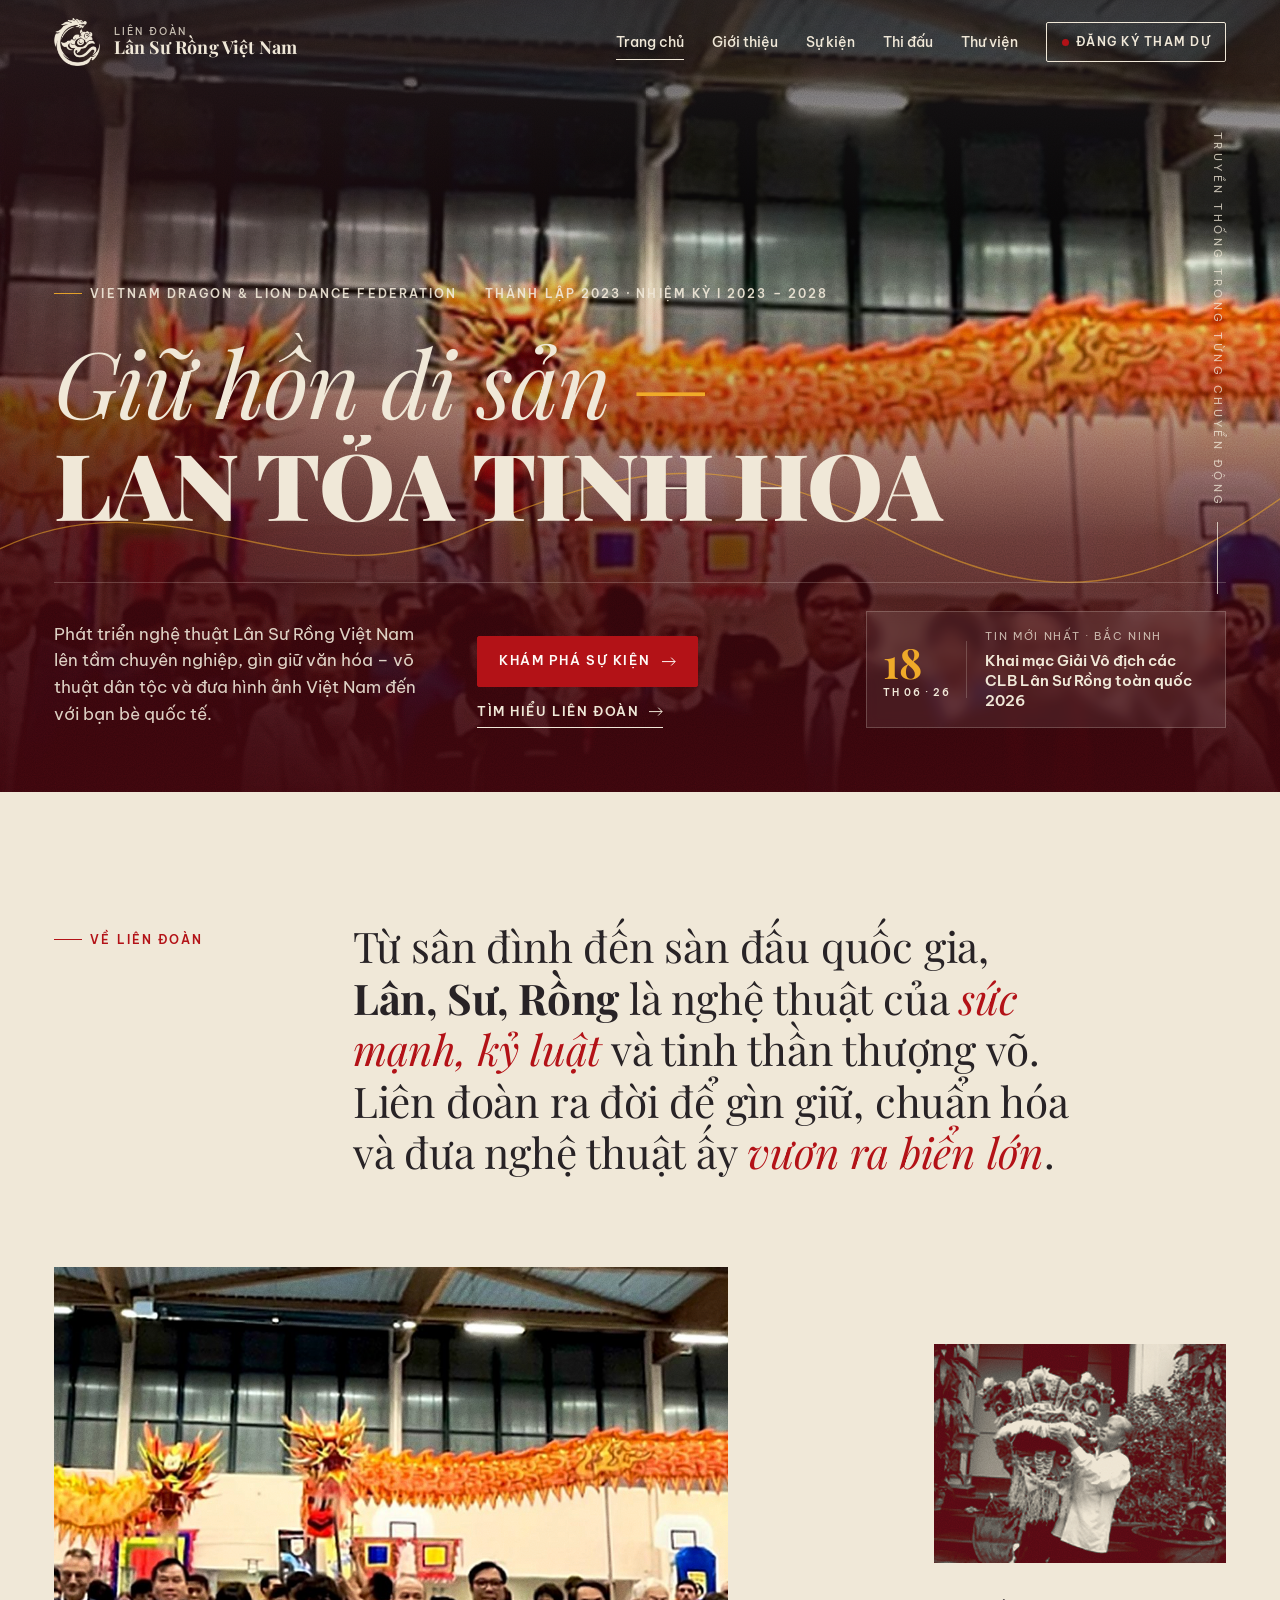
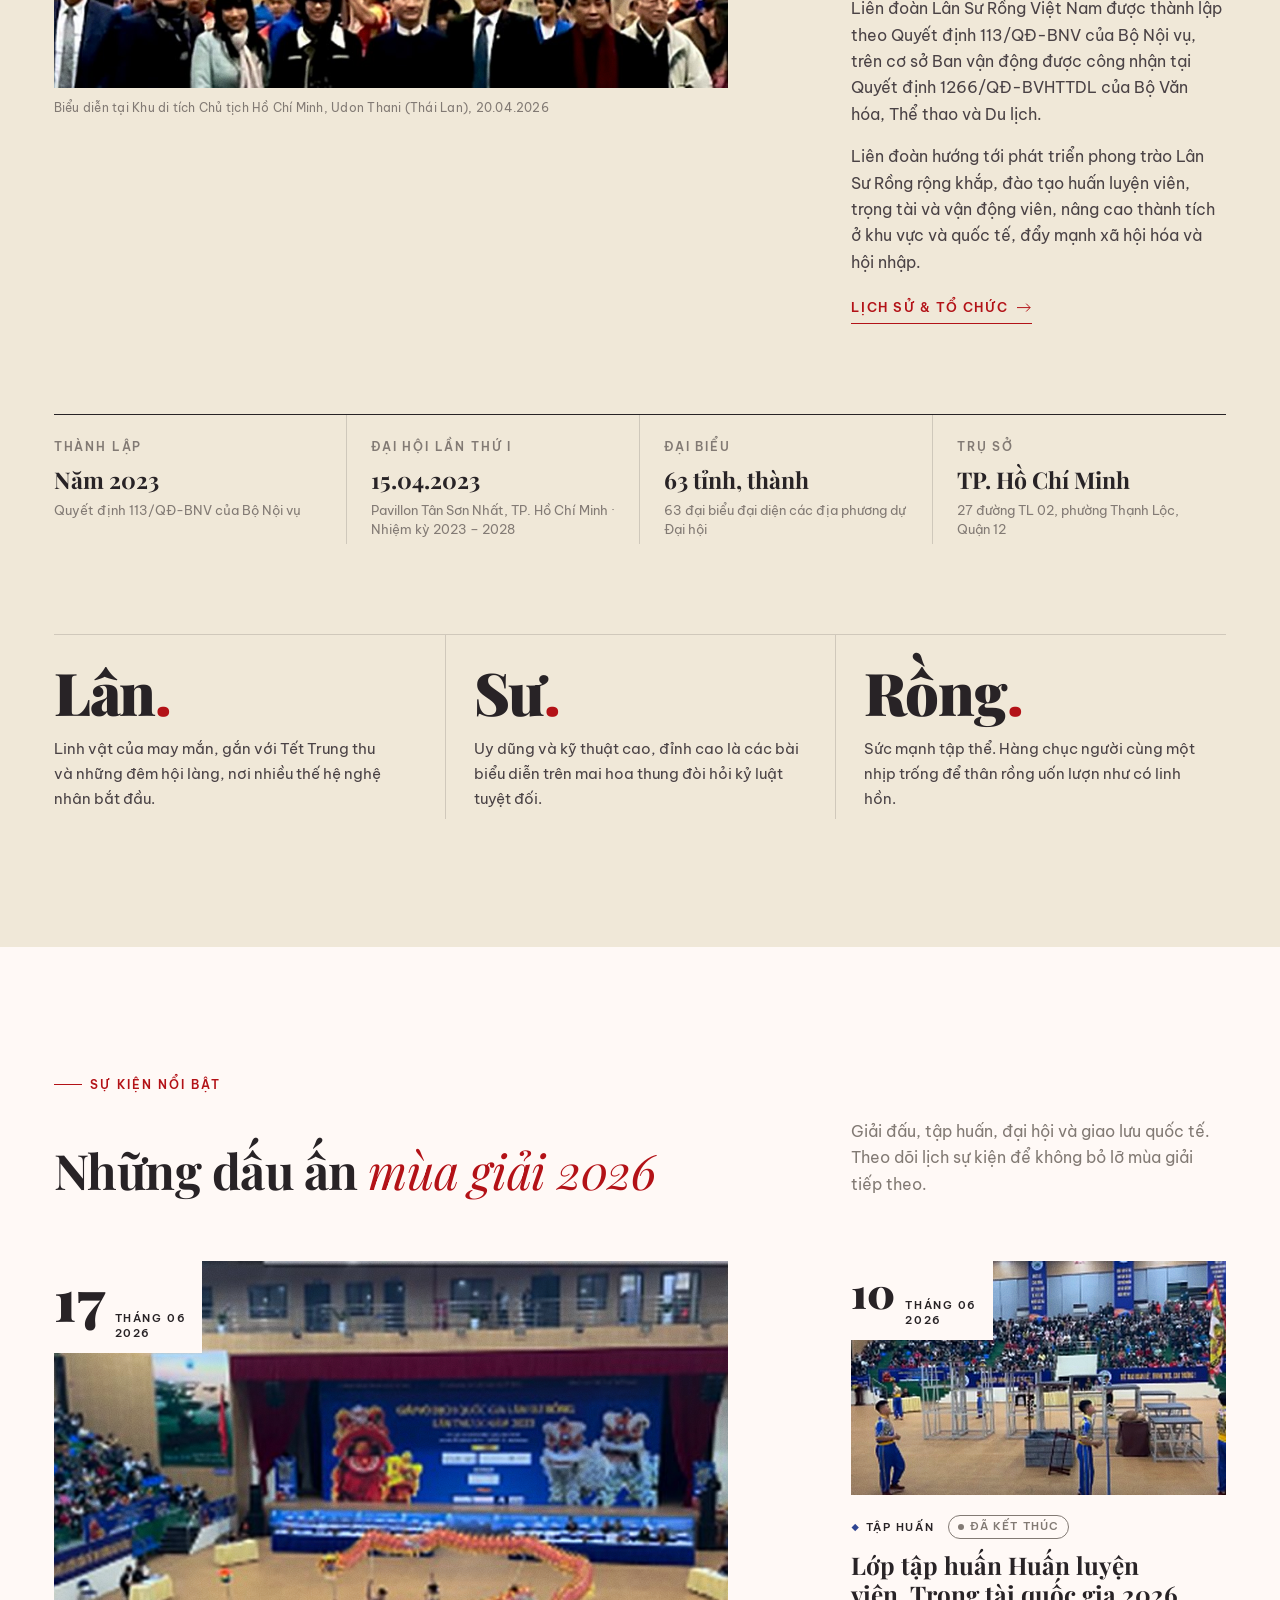
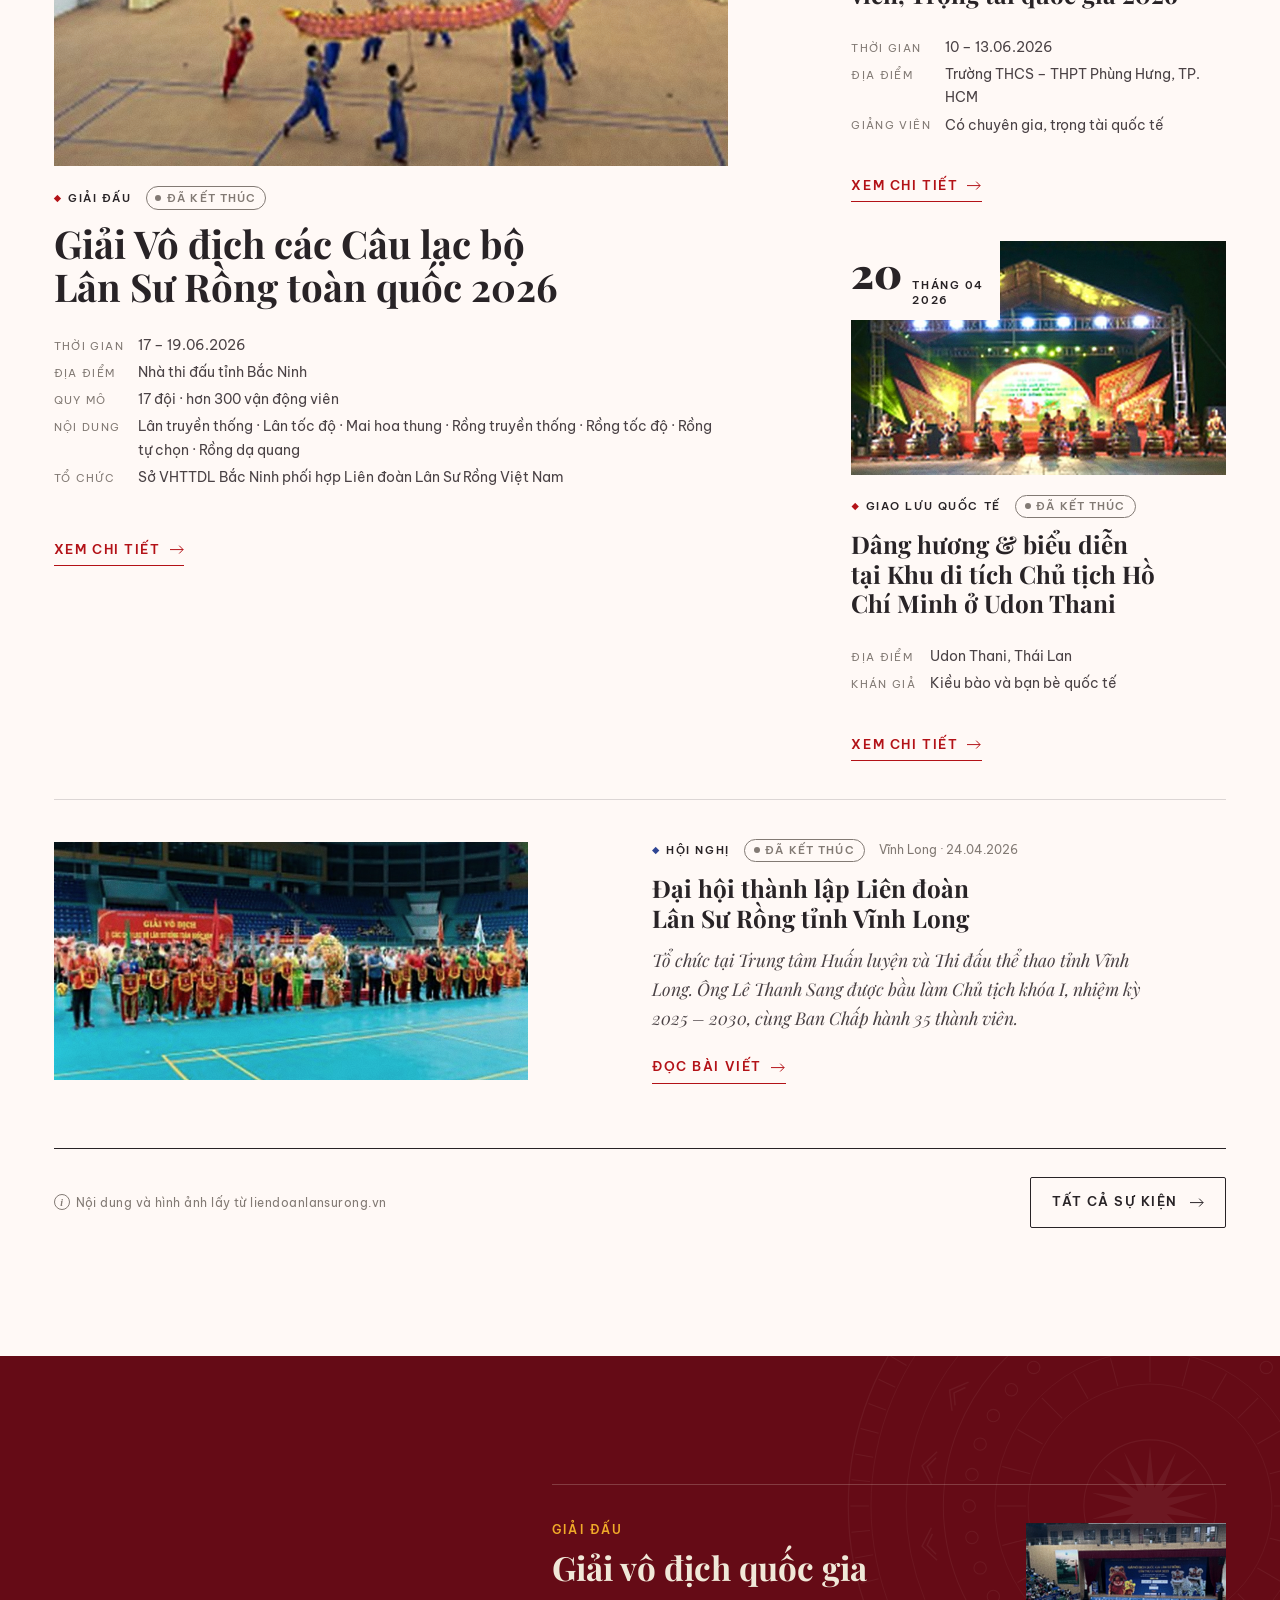
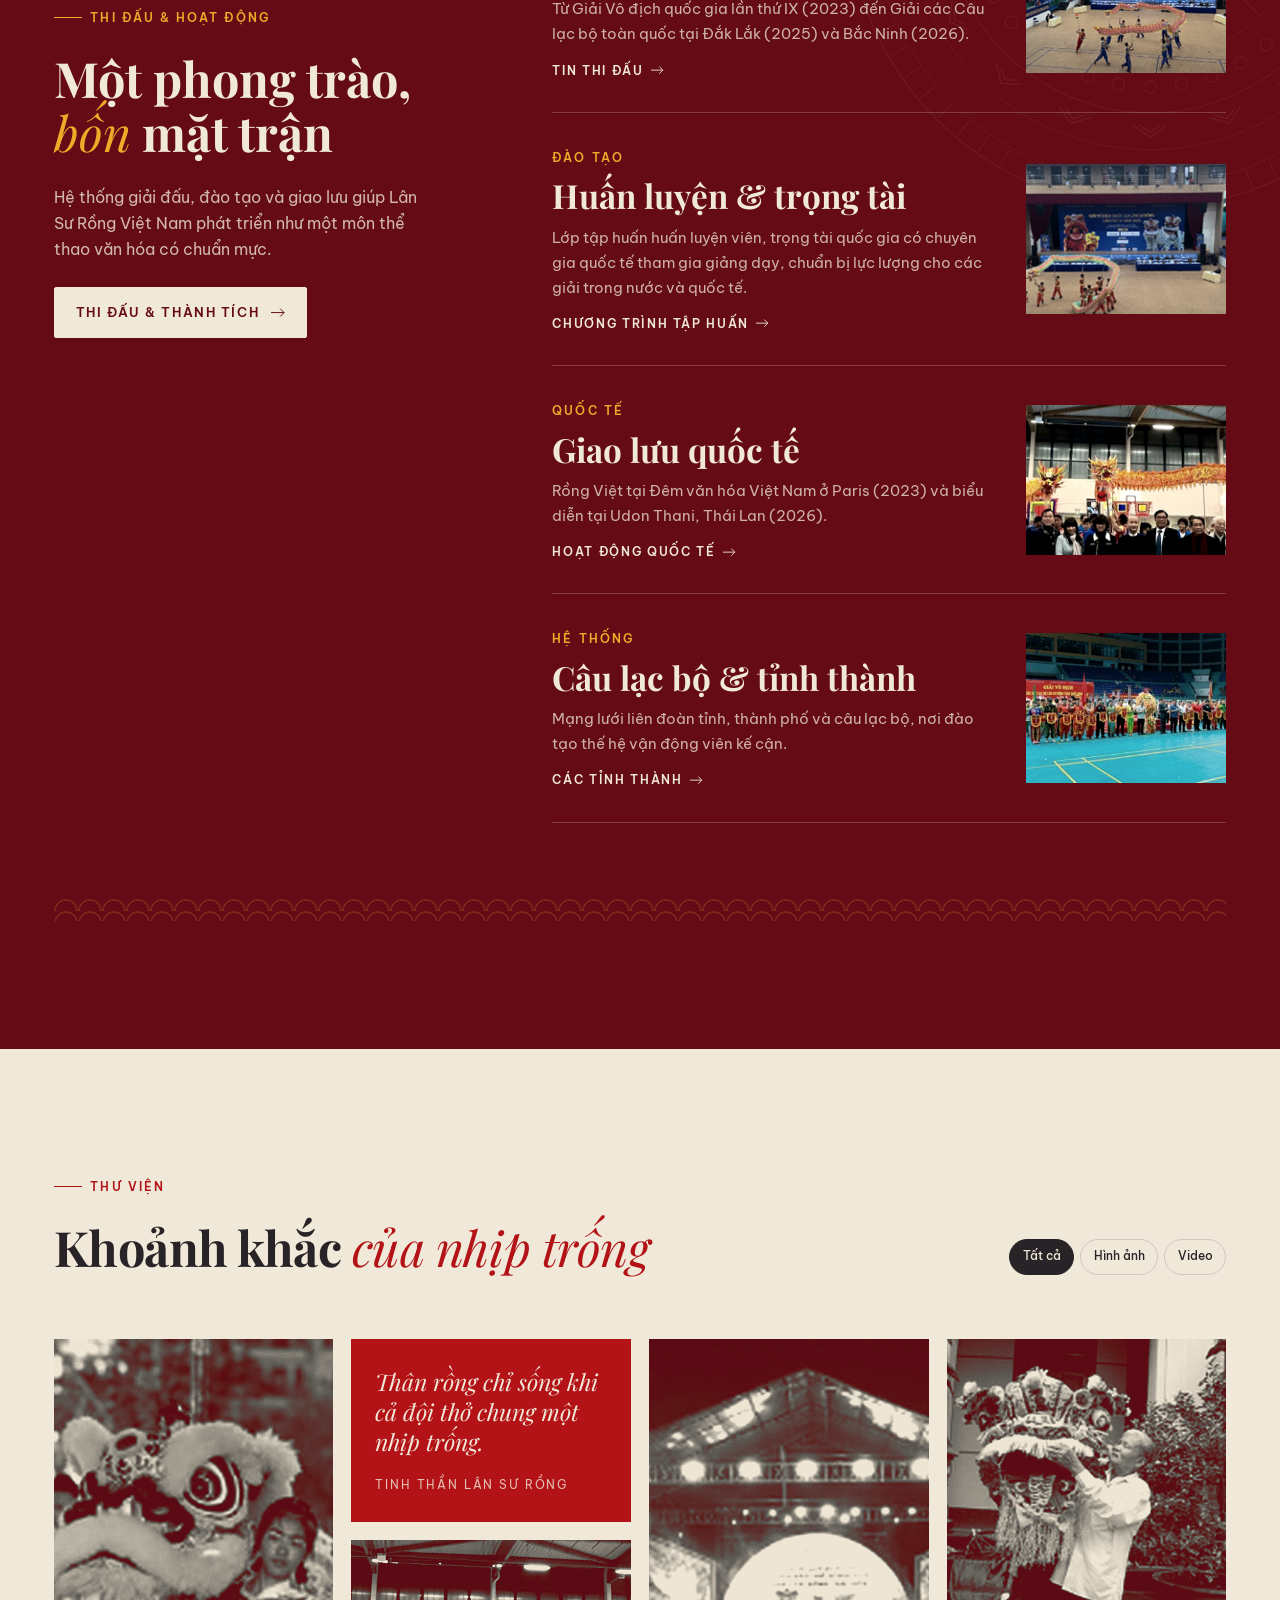
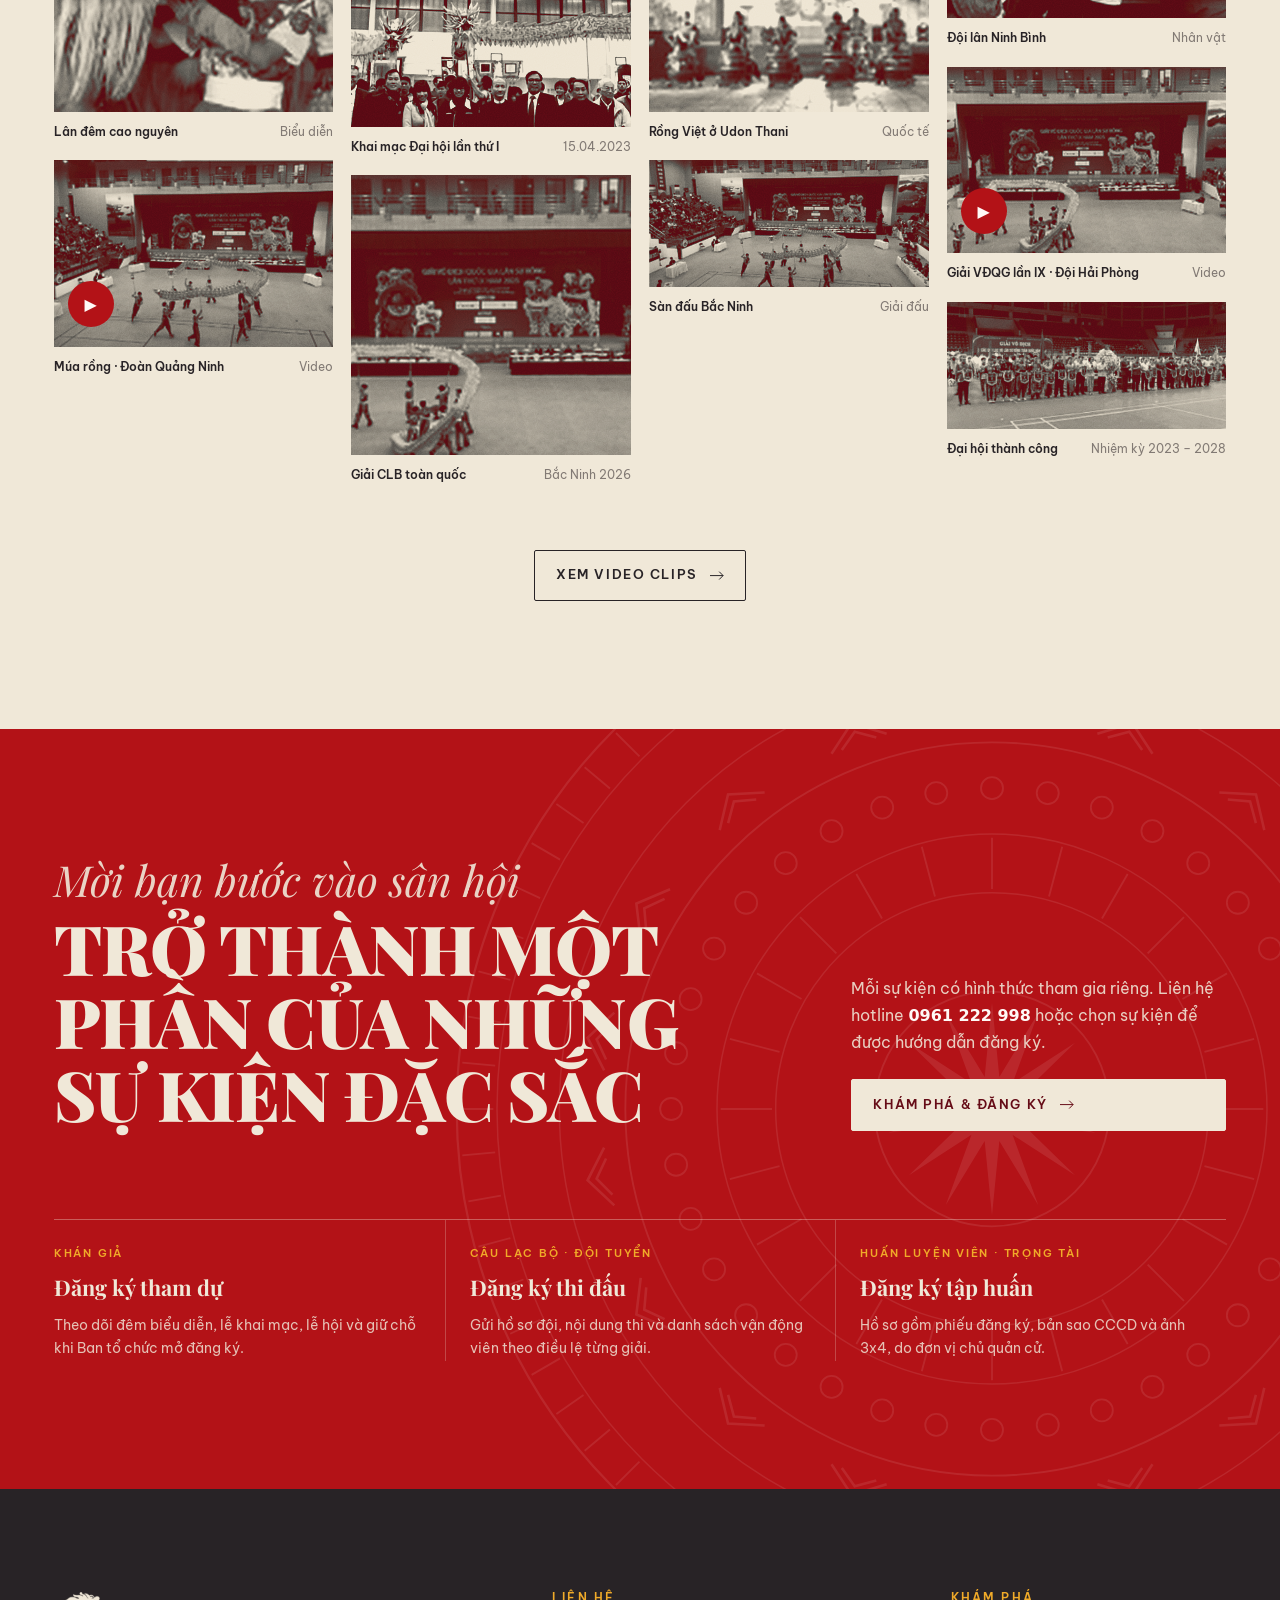
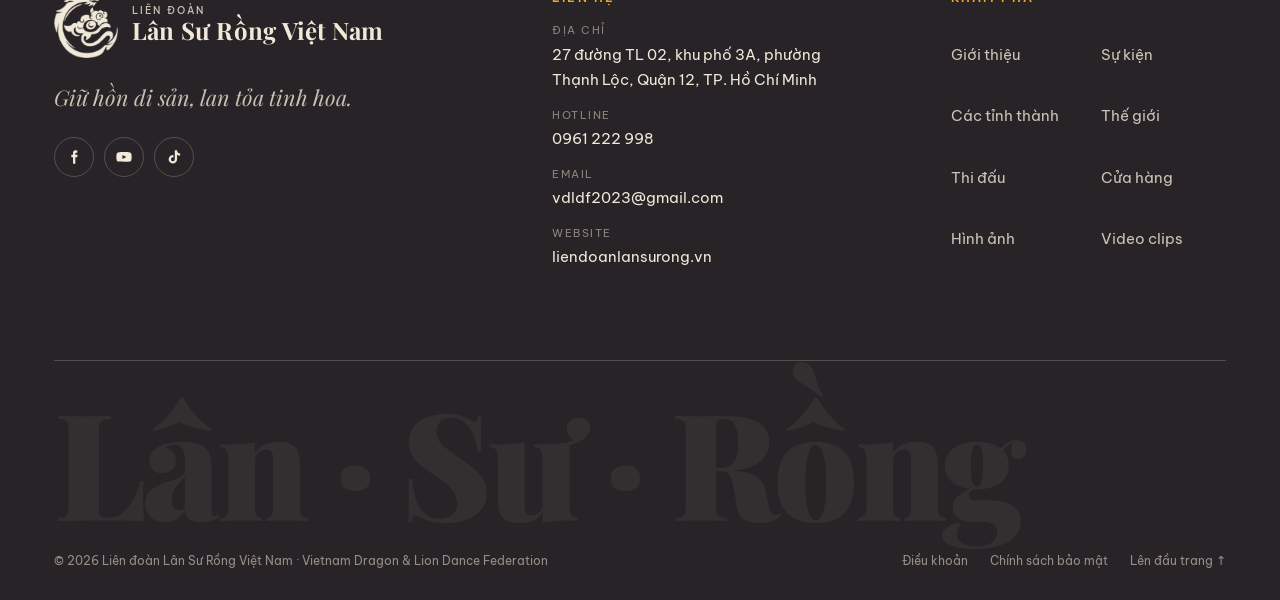
